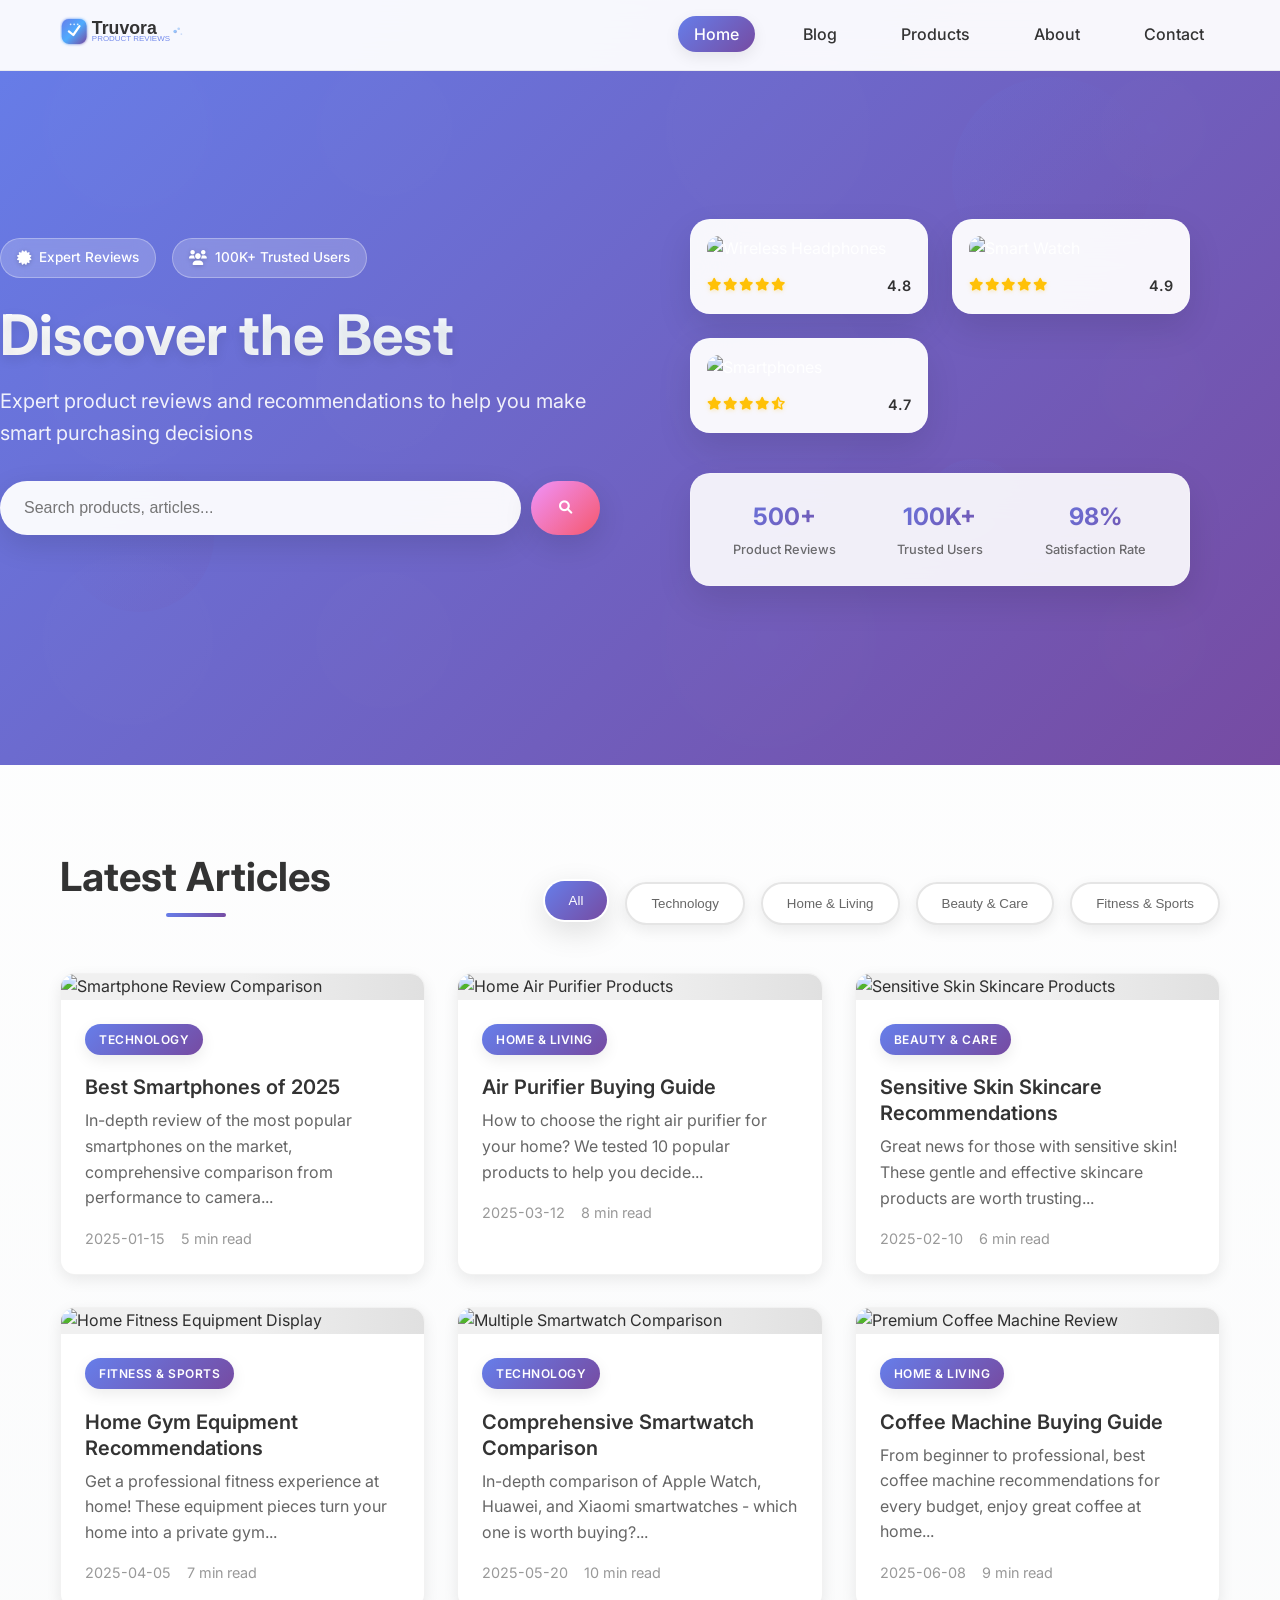
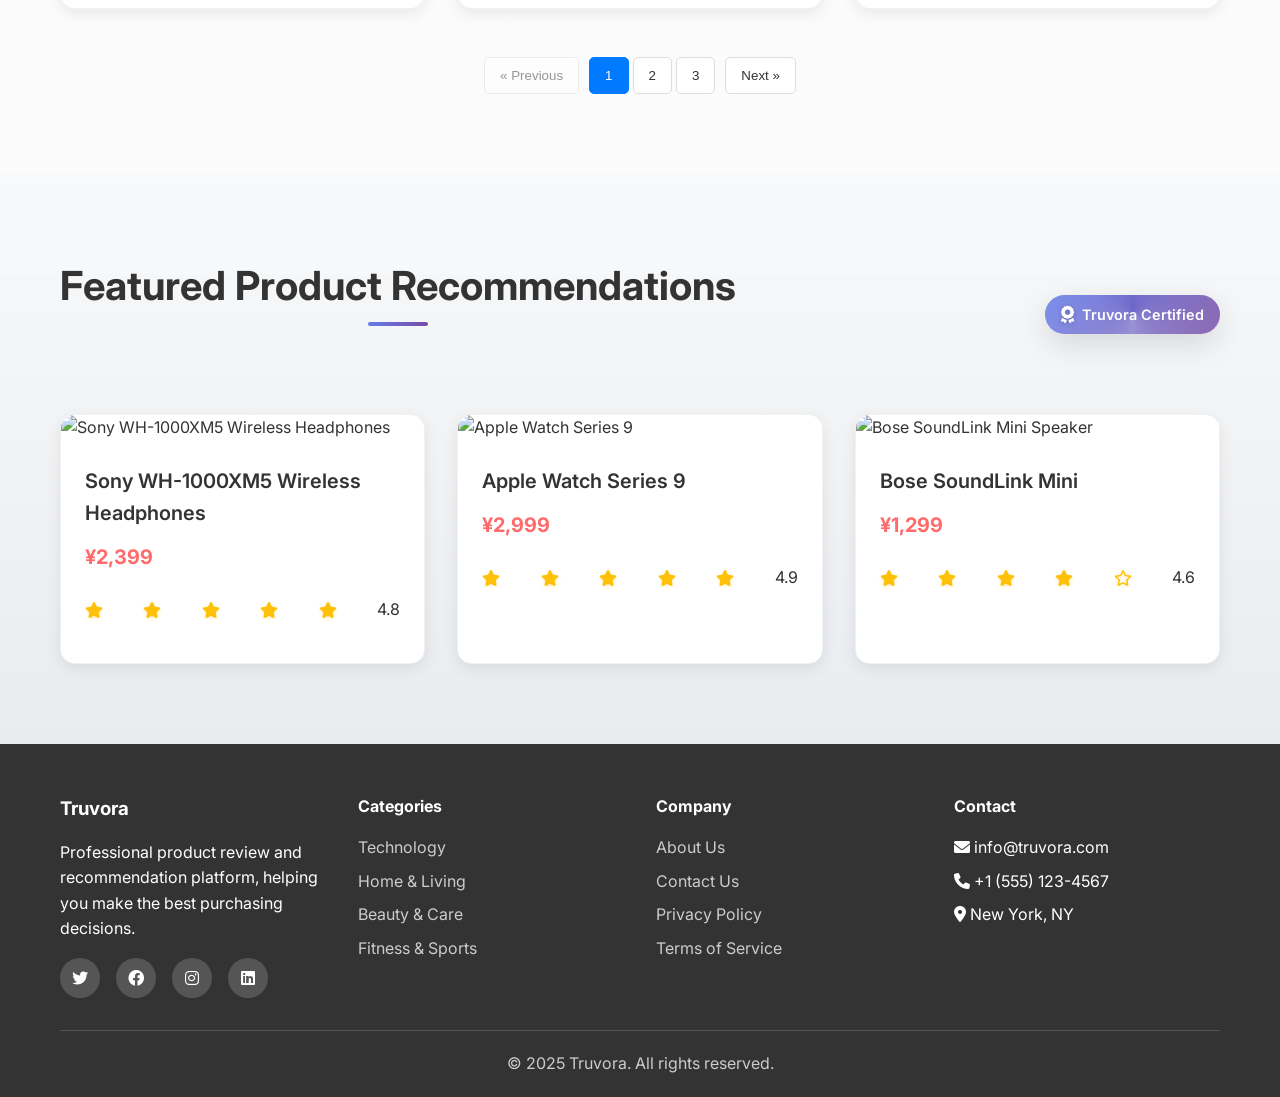
==== index.html @ 0b6c3ebd "Initial commit: Complete Truvora product review website Features: - Homepage with blog articles and " ====
<!DOCTYPE html>
<html lang="en">
<head>
    <meta charset="UTF-8">
    <meta name="viewport" content="width=device-width, initial-scale=1.0">
    <title>Truvora - Product Reviews & Recommendations</title>
    <link rel="stylesheet" href="styles.css">
    <link href="https://fonts.googleapis.com/css2?family=Inter:wght@300;400;500;600;700&display=swap" rel="stylesheet">
    <link rel="stylesheet" href="https://cdnjs.cloudflare.com/ajax/libs/font-awesome/6.0.0/css/all.min.css">
</head>
<body>
    <header class="header">
        <nav class="nav">
            <div class="nav-container">
                <div class="nav-logo">
                    <img src="assets/truvora-logo.svg" alt="Truvora" class="logo">
                </div>
                <ul class="nav-menu">
                    <li><a href="#home" class="nav-link active">Home</a></li>
                    <li><a href="#blog" class="nav-link">Blog</a></li>
                    <li><a href="products.html" class="nav-link">Products</a></li>
                    <li><a href="about.html" class="nav-link">About</a></li>
                    <li><a href="contact.html" class="nav-link">Contact</a></li>
                </ul>
                <div class="nav-toggle">
                    <span></span>
                    <span></span>
                    <span></span>
                </div>
            </div>
        </nav>
    </header>

    <main>
        <section id="home" class="hero">
            <div class="decorative-blob blob-1"></div>
            <div class="decorative-blob blob-2"></div>
            <div class="decorative-blob blob-3"></div>
            <div class="hero-content">
                <div class="hero-badges">
                    <span class="hero-badge">
                        <i class="fas fa-certificate"></i>
                        Expert Reviews
                    </span>
                    <span class="hero-badge">
                        <i class="fas fa-users"></i>
                        100K+ Trusted Users
                    </span>
                </div>
                <h1 class="hero-title">Discover the Best Products</h1>
                <p class="hero-subtitle">Expert product reviews and recommendations to help you make smart purchasing decisions</p>
                <div class="hero-search">
                    <input type="text" id="search-input" placeholder="Search products, articles...">
                    <button id="search-btn"><i class="fas fa-search"></i></button>
                </div>
            </div>
            <div class="hero-visual">
                <div class="product-showcase">
                    <div class="product-item-hero">
                        <img src="https://images.unsplash.com/photo-1583394838336-acd977736f90?w=200&h=150&fit=crop" alt="Wireless Headphones" class="product-img">
                        <div class="product-rating-hero">
                            <div class="stars-hero">
                                <i class="fas fa-star"></i>
                                <i class="fas fa-star"></i>
                                <i class="fas fa-star"></i>
                                <i class="fas fa-star"></i>
                                <i class="fas fa-star"></i>
                            </div>
                            <span class="rating-score">4.8</span>
                        </div>
                    </div>
                    
                    <div class="product-item-hero">
                        <img src="https://images.unsplash.com/photo-1434493789847-2f02dc6ca35d?w=200&h=150&fit=crop" alt="Smart Watch" class="product-img">
                        <div class="product-rating-hero">
                            <div class="stars-hero">
                                <i class="fas fa-star"></i>
                                <i class="fas fa-star"></i>
                                <i class="fas fa-star"></i>
                                <i class="fas fa-star"></i>
                                <i class="fas fa-star"></i>
                            </div>
                            <span class="rating-score">4.9</span>
                        </div>
                    </div>
                    
                    <div class="product-item-hero">
                        <img src="https://images.unsplash.com/photo-1511707171634-5f897ff02aa9?w=200&h=150&fit=crop" alt="Smartphones" class="product-img">
                        <div class="product-rating-hero">
                            <div class="stars-hero">
                                <i class="fas fa-star"></i>
                                <i class="fas fa-star"></i>
                                <i class="fas fa-star"></i>
                                <i class="fas fa-star"></i>
                                <i class="fas fa-star-half-alt"></i>
                            </div>
                            <span class="rating-score">4.7</span>
                        </div>
                    </div>
                    
                    <div class="review-stats">
                        <div class="stat-item-hero">
                            <div class="stat-number-hero">500+</div>
                            <div class="stat-label-hero">Product Reviews</div>
                        </div>
                        <div class="stat-item-hero">
                            <div class="stat-number-hero">100K+</div>
                            <div class="stat-label-hero">Trusted Users</div>
                        </div>
                        <div class="stat-item-hero">
                            <div class="stat-number-hero">98%</div>
                            <div class="stat-label-hero">Satisfaction Rate</div>
                        </div>
                    </div>
                </div>
            </div>
        </section>

        <section id="blog" class="blog-section">
            <div class="container">
                <div class="section-header">
                    <h2>Latest Articles</h2>
                    <div class="category-filter">
                        <button class="filter-btn active" data-category="all">All</button>
                        <button class="filter-btn" data-category="tech">Technology</button>
                        <button class="filter-btn" data-category="home">Home & Living</button>
                        <button class="filter-btn" data-category="beauty">Beauty & Care</button>
                        <button class="filter-btn" data-category="fitness">Fitness & Sports</button>
                    </div>
                </div>

                <div class="blog-grid" id="blog-grid">
                    <article class="blog-card" data-category="tech" onclick="location.href='article-detail.html'">
                        <div class="blog-image">
                            <img src="https://images.unsplash.com/photo-1511707171634-5f897ff02aa9?w=400&h=250&fit=crop" alt="Smartphone Review Comparison">
                        </div>
                        <div class="blog-content">
                            <span class="blog-category">Technology</span>
                            <h3>Best Smartphones of 2025</h3>
                            <p>In-depth review of the most popular smartphones on the market, comprehensive comparison from performance to camera...</p>
                            <div class="blog-meta">
                                <span class="blog-date">2025-01-15</span>
                                <span class="blog-read">5 min read</span>
                            </div>
                        </div>
                    </article>

                    <article class="blog-card" data-category="home" onclick="location.href='article-air-purifier.html'">
                        <div class="blog-image">
                            <img src="https://images.unsplash.com/photo-1586023492125-27b2c045efd7?w=400&h=250&fit=crop" alt="Home Air Purifier Products">
                        </div>
                        <div class="blog-content">
                            <span class="blog-category">Home & Living</span>
                            <h3>Air Purifier Buying Guide</h3>
                            <p>How to choose the right air purifier for your home? We tested 10 popular products to help you decide...</p>
                            <div class="blog-meta">
                                <span class="blog-date">2025-03-12</span>
                                <span class="blog-read">8 min read</span>
                            </div>
                        </div>
                    </article>

                    <article class="blog-card" data-category="beauty" onclick="location.href='article-skincare.html'">
                        <div class="blog-image">
                            <img src="https://images.unsplash.com/photo-1522335789203-aabd1fc54bc9?w=400&h=250&fit=crop" alt="Sensitive Skin Skincare Products">
                        </div>
                        <div class="blog-content">
                            <span class="blog-category">Beauty & Care</span>
                            <h3>Sensitive Skin Skincare Recommendations</h3>
                            <p>Great news for those with sensitive skin! These gentle and effective skincare products are worth trusting...</p>
                            <div class="blog-meta">
                                <span class="blog-date">2025-02-10</span>
                                <span class="blog-read">6 min read</span>
                            </div>
                        </div>
                    </article>

                    <article class="blog-card" data-category="fitness" onclick="location.href='article-fitness.html'">
                        <div class="blog-image">
                            <img src="https://images.unsplash.com/photo-1534438327276-14e5300c3a48?w=400&h=250&fit=crop" alt="Home Fitness Equipment Display">
                        </div>
                        <div class="blog-content">
                            <span class="blog-category">Fitness & Sports</span>
                            <h3>Home Gym Equipment Recommendations</h3>
                            <p>Get a professional fitness experience at home! These equipment pieces turn your home into a private gym...</p>
                            <div class="blog-meta">
                                <span class="blog-date">2025-04-05</span>
                                <span class="blog-read">7 min read</span>
                            </div>
                        </div>
                    </article>

                    <article class="blog-card" data-category="tech">
                        <div class="blog-image">
                            <img src="https://images.unsplash.com/photo-1523275335684-37898b6baf30?w=400&h=250&fit=crop" alt="Multiple Smartwatch Comparison">
                        </div>
                        <div class="blog-content">
                            <span class="blog-category">Technology</span>
                            <h3>Comprehensive Smartwatch Comparison</h3>
                            <p>In-depth comparison of Apple Watch, Huawei, and Xiaomi smartwatches - which one is worth buying?...</p>
                            <div class="blog-meta">
                                <span class="blog-date">2025-05-20</span>
                                <span class="blog-read">10 min read</span>
                            </div>
                        </div>
                    </article>

                    <article class="blog-card" data-category="home">
                        <div class="blog-image">
                            <img src="https://images.unsplash.com/photo-1495474472287-4d71bcdd2085?w=400&h=250&fit=crop" alt="Premium Coffee Machine Review">
                        </div>
                        <div class="blog-content">
                            <span class="blog-category">Home & Living</span>
                            <h3>Coffee Machine Buying Guide</h3>
                            <p>From beginner to professional, best coffee machine recommendations for every budget, enjoy great coffee at home...</p>
                            <div class="blog-meta">
                                <span class="blog-date">2025-06-08</span>
                                <span class="blog-read">9 min read</span>
                            </div>
                        </div>
                    </article>
                </div>

                <div class="pagination">
                    <button class="pagination-btn" disabled>&laquo; Previous</button>
                    <span class="pagination-numbers">
                        <button class="pagination-number active">1</button>
                        <button class="pagination-number">2</button>
                        <button class="pagination-number">3</button>
                    </span>
                    <button class="pagination-btn">Next &raquo;</button>
                </div>
            </div>
        </section>

        <section class="featured-products">
            <div class="container">
                <div class="section-header">
                    <h2>Featured Product Recommendations</h2>
                    <div class="brand-badge">
                        <div class="badge-inner">
                            <i class="fas fa-award"></i>
                            <span>Truvora Certified</span>
                        </div>
                    </div>
                </div>
                <div class="products-grid">
                    <div class="product-card" onclick="location.href='product-review.html'">
                        <img src="https://images.unsplash.com/photo-1583394838336-acd977736f90?w=300&h=200&fit=crop" alt="Sony WH-1000XM5 Wireless Headphones">
                        <div class="product-info">
                            <h3>Sony WH-1000XM5 Wireless Headphones</h3>
                            <p class="product-price">¥2,399</p>
                            <div class="product-rating">
                                <i class="fas fa-star"></i>
                                <i class="fas fa-star"></i>
                                <i class="fas fa-star"></i>
                                <i class="fas fa-star"></i>
                                <i class="fas fa-star"></i>
                                <span>4.8</span>
                            </div>
                        </div>
                    </div>
                    <div class="product-card">
                        <img src="https://images.unsplash.com/photo-1434493789847-2f02dc6ca35d?w=300&h=200&fit=crop" alt="Apple Watch Series 9">
                        <div class="product-info">
                            <h3>Apple Watch Series 9</h3>
                            <p class="product-price">¥2,999</p>
                            <div class="product-rating">
                                <i class="fas fa-star"></i>
                                <i class="fas fa-star"></i>
                                <i class="fas fa-star"></i>
                                <i class="fas fa-star"></i>
                                <i class="fas fa-star"></i>
                                <span>4.9</span>
                            </div>
                        </div>
                    </div>
                    <div class="product-card">
                        <img src="https://images.unsplash.com/photo-1608043152269-423dbba4e7e1?w=300&h=200&fit=crop" alt="Bose SoundLink Mini Speaker">
                        <div class="product-info">
                            <h3>Bose SoundLink Mini</h3>
                            <p class="product-price">¥1,299</p>
                            <div class="product-rating">
                                <i class="fas fa-star"></i>
                                <i class="fas fa-star"></i>
                                <i class="fas fa-star"></i>
                                <i class="fas fa-star"></i>
                                <i class="far fa-star"></i>
                                <span>4.6</span>
                            </div>
                        </div>
                    </div>
                </div>
            </div>
        </section>
    </main>

    <footer class="footer">
        <div class="container">
            <div class="footer-content">
                <div class="footer-section">
                    <h3>Truvora</h3>
                    <p>Professional product review and recommendation platform, helping you make the best purchasing decisions.</p>
                    <div class="social-links">
                        <a href="#" aria-label="Twitter"><i class="fab fa-twitter"></i></a>
                        <a href="#" aria-label="Facebook"><i class="fab fa-facebook"></i></a>
                        <a href="#" aria-label="Instagram"><i class="fab fa-instagram"></i></a>
                        <a href="#" aria-label="LinkedIn"><i class="fab fa-linkedin"></i></a>
                    </div>
                </div>
                <div class="footer-section">
                    <h4>Categories</h4>
                    <ul>
                        <li><a href="#">Technology</a></li>
                        <li><a href="#">Home & Living</a></li>
                        <li><a href="#">Beauty & Care</a></li>
                        <li><a href="#">Fitness & Sports</a></li>
                    </ul>
                </div>
                <div class="footer-section">
                    <h4>Company</h4>
                    <ul>
                        <li><a href="about.html">About Us</a></li>
                        <li><a href="contact.html">Contact Us</a></li>
                        <li><a href="#">Privacy Policy</a></li>
                        <li><a href="#">Terms of Service</a></li>
                    </ul>
                </div>
                <div class="footer-section">
                    <h4>Contact</h4>
                    <ul>
                        <li><i class="fas fa-envelope"></i> info@truvora.com</li>
                        <li><i class="fas fa-phone"></i> +1 (555) 123-4567</li>
                        <li><i class="fas fa-map-marker-alt"></i> New York, NY</li>
                    </ul>
                </div>
            </div>
            <div class="footer-bottom">
                <p>&copy; 2025 Truvora. All rights reserved.</p>
            </div>
        </div>
    </footer>

    <script src="script.js"></script>
</body>
</html>
---- styles.css ----
/* Reset and Base Styles */
* {
    margin: 0;
    padding: 0;
    box-sizing: border-box;
}

:root {
    --primary-color: #007bff;
    --primary-dark: #0056b3;
    --secondary-color: #ff6b6b;
    --accent-color: #28a745;
    --warning-color: #ffc107;
    --dark-color: #333;
    --light-color: #f8f9fa;
    --border-color: #e5e5e5;
    --shadow-light: 0 5px 15px rgba(0,0,0,0.08);
    --shadow-medium: 0 10px 30px rgba(0,0,0,0.12);
    --shadow-heavy: 0 20px 40px rgba(0,0,0,0.15);
    --gradient-primary: linear-gradient(135deg, #667eea 0%, #764ba2 100%);
    --gradient-secondary: linear-gradient(135deg, #f093fb 0%, #f5576c 100%);
    --gradient-accent: linear-gradient(135deg, #4facfe 0%, #00f2fe 100%);
    --border-radius: 15px;
    --border-radius-small: 8px;
    --transition: all 0.3s cubic-bezier(0.4, 0, 0.2, 1);
}

body {
    font-family: 'Inter', -apple-system, BlinkMacSystemFont, 'Segoe UI', Roboto, sans-serif;
    line-height: 1.6;
    color: var(--dark-color);
    background: linear-gradient(180deg, #ffffff 0%, #f8f9fa 100%);
    overflow-x: hidden;
}

.container {
    max-width: 1200px;
    margin: 0 auto;
    padding: 0 20px;
}

/* Header and Navigation */
.header {
    position: fixed;
    top: 0;
    width: 100%;
    background: rgba(255, 255, 255, 0.95);
    backdrop-filter: blur(20px);
    border-bottom: 1px solid rgba(0,0,0,0.06);
    z-index: 1000;
    transition: var(--transition);
    box-shadow: 0 2px 20px rgba(0,0,0,0.04);
}

.nav-container {
    max-width: 1200px;
    margin: 0 auto;
    padding: 0 20px;
    display: flex;
    justify-content: space-between;
    align-items: center;
    height: 70px;
}

.nav-logo .logo {
    height: 40px;
    width: auto;
}

.nav-menu {
    display: flex;
    list-style: none;
    gap: 2rem;
}

.nav-link {
    text-decoration: none;
    color: var(--dark-color);
    font-weight: 500;
    transition: var(--transition);
    position: relative;
    padding: 8px 16px;
    border-radius: 20px;
}

.nav-link:hover {
    color: var(--primary-color);
    background: rgba(0, 123, 255, 0.08);
}

.nav-link.active {
    color: white;
    background: var(--gradient-primary);
    box-shadow: var(--shadow-light);
}

.nav-link.active::after {
    display: none;
}

.nav-toggle {
    display: none;
    flex-direction: column;
    cursor: pointer;
}

.nav-toggle span {
    width: 25px;
    height: 3px;
    background: #333;
    margin: 3px 0;
    transition: 0.3s;
}

/* Hero Section */
.hero {
    padding: 120px 0 80px;
    background: var(--gradient-primary);
    color: white;
    display: flex;
    align-items: center;
    min-height: 85vh;
    position: relative;
    overflow: hidden;
}

.hero::before {
    content: '';
    position: absolute;
    top: 0;
    left: 0;
    right: 0;
    bottom: 0;
    background: url('data:image/svg+xml,<svg xmlns="http://www.w3.org/2000/svg" viewBox="0 0 100 20"><defs><radialGradient id="a" cx="50%" cy="50%" r="50%"><stop offset="0%" stop-color="%23fff" stop-opacity="0.1"/><stop offset="100%" stop-color="%23fff" stop-opacity="0"/></radialGradient></defs><circle cx="10" cy="10" r="10" fill="url(%23a)"/><circle cx="30" cy="10" r="8" fill="url(%23a)"/><circle cx="60" cy="10" r="12" fill="url(%23a)"/><circle cx="90" cy="10" r="6" fill="url(%23a)"/></svg>');
    opacity: 0.1;
    animation: float 20s ease-in-out infinite;
}

.hero-content {
    flex: 1;
    max-width: 600px;
    margin: 0 auto 0 0;
}

.hero-badges {
    display: flex;
    gap: 1rem;
    margin-bottom: 1.5rem;
    flex-wrap: wrap;
}

.hero-badge {
    display: inline-flex;
    align-items: center;
    gap: 0.5rem;
    background: rgba(255, 255, 255, 0.2);
    backdrop-filter: blur(10px);
    color: white;
    padding: 0.5rem 1rem;
    border-radius: 25px;
    font-size: 0.85rem;
    font-weight: 500;
    border: 1px solid rgba(255, 255, 255, 0.3);
    transition: var(--transition);
}

.hero-badge:hover {
    background: rgba(255, 255, 255, 0.3);
    transform: translateY(-2px);
    box-shadow: 0 8px 25px rgba(0,0,0,0.15);
}

.hero-badge i {
    font-size: 0.9rem;
    filter: drop-shadow(0 1px 2px rgba(0,0,0,0.2));
}

.hero-title {
    font-size: 3.5rem;
    font-weight: 700;
    margin-bottom: 1rem;
    line-height: 1.2;
    background: linear-gradient(45deg, #fff, #f0f8ff);
    -webkit-background-clip: text;
    -webkit-text-fill-color: transparent;
    background-clip: text;
    text-shadow: 0 4px 12px rgba(0,0,0,0.1);
}

.hero-subtitle {
    font-size: 1.25rem;
    margin-bottom: 2rem;
    opacity: 0.9;
}

.hero-search {
    display: flex;
    gap: 10px;
    margin-bottom: 2rem;
    position: relative;
}

.hero-search input {
    flex: 1;
    padding: 18px 24px;
    border: none;
    border-radius: 50px;
    font-size: 1rem;
    outline: none;
    background: rgba(255, 255, 255, 0.95);
    backdrop-filter: blur(10px);
    box-shadow: var(--shadow-medium);
    transition: var(--transition);
}

.hero-search input:focus {
    transform: translateY(-2px);
    box-shadow: 0 15px 35px rgba(0,0,0,0.15);
}

.hero-search button {
    padding: 18px 28px;
    background: var(--gradient-secondary);
    color: white;
    border: none;
    border-radius: 50px;
    cursor: pointer;
    transition: var(--transition);
    box-shadow: var(--shadow-medium);
    position: relative;
    overflow: hidden;
}

.hero-search button::before {
    content: '';
    position: absolute;
    top: 0;
    left: -100%;
    width: 100%;
    height: 100%;
    background: linear-gradient(90deg, transparent, rgba(255,255,255,0.3), transparent);
    transition: left 0.6s;
}

.hero-search button:hover::before {
    left: 100%;
}

.hero-search button:hover {
    transform: translateY(-3px);
    box-shadow: 0 20px 40px rgba(0,0,0,0.2);
}

.hero-visual {
    flex: 1;
    display: flex;
    justify-content: center;
    align-items: center;
    padding: 2rem;
}

.product-showcase {
    display: grid;
    grid-template-columns: 1fr 1fr;
    grid-template-rows: auto auto auto;
    gap: 1.5rem;
    max-width: 500px;
    width: 100%;
}

.product-item-hero {
    background: rgba(255, 255, 255, 0.95);
    backdrop-filter: blur(20px);
    border-radius: 20px;
    padding: 1rem;
    box-shadow: 0 15px 35px rgba(0,0,0,0.1);
    transition: var(--transition);
    border: 1px solid rgba(255, 255, 255, 0.2);
    position: relative;
    overflow: hidden;
}

.product-item-hero::before {
    content: '';
    position: absolute;
    top: 0;
    left: -100%;
    width: 100%;
    height: 100%;
    background: linear-gradient(90deg, transparent, rgba(255,255,255,0.3), transparent);
    transition: left 0.6s;
}

.product-item-hero:hover::before {
    left: 100%;
}

.product-item-hero:hover {
    transform: translateY(-8px) scale(1.02);
    box-shadow: 0 25px 50px rgba(0,0,0,0.15);
}

.product-img {
    width: 100%;
    height: 100px;
    object-fit: cover;
    border-radius: 12px;
    margin-bottom: 0.75rem;
}

.product-rating-hero {
    display: flex;
    align-items: center;
    justify-content: space-between;
    gap: 0.5rem;
}

.stars-hero {
    display: flex;
    gap: 2px;
}

.stars-hero i {
    color: #ffc107;
    font-size: 0.8rem;
    filter: drop-shadow(0 1px 2px rgba(255, 193, 7, 0.3));
}

.rating-score {
    font-weight: 600;
    color: var(--dark-color);
    font-size: 0.9rem;
}

.review-stats {
    grid-column: 1 / -1;
    display: flex;
    justify-content: space-between;
    gap: 1rem;
    background: rgba(255, 255, 255, 0.9);
    backdrop-filter: blur(20px);
    border-radius: 20px;
    padding: 1.5rem;
    margin-top: 1rem;
    box-shadow: 0 15px 35px rgba(0,0,0,0.1);
    border: 1px solid rgba(255, 255, 255, 0.2);
}

.stat-item-hero {
    text-align: center;
    flex: 1;
}

.stat-number-hero {
    font-size: 1.5rem;
    font-weight: 700;
    color: var(--primary-color);
    background: var(--gradient-primary);
    -webkit-background-clip: text;
    -webkit-text-fill-color: transparent;
    background-clip: text;
    margin-bottom: 0.25rem;
}

.stat-label-hero {
    font-size: 0.8rem;
    color: var(--dark-color);
    opacity: 0.7;
    font-weight: 500;
}

/* Animation for product showcase */
.product-item-hero:nth-child(1) {
    animation-delay: 0.1s;
}

.product-item-hero:nth-child(2) {
    animation-delay: 0.2s;
}

.product-item-hero:nth-child(3) {
    animation-delay: 0.3s;
}

.review-stats {
    animation-delay: 0.4s;
}

/* Blog Section */
.blog-section {
    padding: 80px 0;
}

.section-header {
    text-align: center;
    margin-bottom: 3rem;
}

.section-header h2 {
    font-size: 2.5rem;
    font-weight: 700;
    margin-bottom: 1rem;
    color: var(--dark-color);
    position: relative;
    display: inline-block;
}

.section-header h2::after {
    content: '';
    position: absolute;
    bottom: -8px;
    left: 50%;
    transform: translateX(-50%);
    width: 60px;
    height: 4px;
    background: var(--gradient-primary);
    border-radius: 2px;
}

.category-filter {
    display: flex;
    justify-content: center;
    gap: 1rem;
    flex-wrap: wrap;
}

.filter-btn {
    padding: 12px 24px;
    border: 2px solid var(--border-color);
    background: white;
    color: #666;
    border-radius: 30px;
    cursor: pointer;
    transition: var(--transition);
    font-weight: 500;
    position: relative;
    overflow: hidden;
    box-shadow: var(--shadow-light);
}

.filter-btn::before {
    content: '';
    position: absolute;
    top: 0;
    left: -100%;
    width: 100%;
    height: 100%;
    background: var(--gradient-primary);
    transition: var(--transition);
    z-index: -1;
}

.filter-btn:hover::before,
.filter-btn.active::before {
    left: 0;
}

.filter-btn:hover,
.filter-btn.active {
    color: white;
    border-color: transparent;
    transform: translateY(-3px);
    box-shadow: var(--shadow-medium);
}

.blog-grid {
    display: grid;
    grid-template-columns: repeat(auto-fit, minmax(350px, 1fr));
    gap: 2rem;
    margin-bottom: 3rem;
}

.blog-card {
    background: white;
    border-radius: var(--border-radius);
    overflow: hidden;
    box-shadow: var(--shadow-light);
    transition: var(--transition);
    cursor: pointer;
    position: relative;
    border: 1px solid rgba(0,0,0,0.05);
}

.blog-card:hover {
    cursor: pointer;
}

.blog-card::before {
    content: '';
    position: absolute;
    top: 0;
    left: 0;
    right: 0;
    height: 4px;
    background: var(--gradient-primary);
    transform: scaleX(0);
    transition: var(--transition);
    transform-origin: left;
}

.blog-card:hover::before {
    transform: scaleX(1);
}

.blog-card:hover {
    transform: translateY(-8px) scale(1.02);
    box-shadow: var(--shadow-heavy);
    border-color: rgba(0, 123, 255, 0.1);
}

.blog-image {
    position: relative;
    overflow: hidden;
}

.blog-image img {
    width: 100%;
    height: 250px;
    object-fit: cover;
    object-position: center;
    transition: var(--transition);
    filter: brightness(1) contrast(1.05) saturate(1.1);
}

.blog-card:hover .blog-image img {
    transform: scale(1.08);
    filter: brightness(1.1) contrast(1.1) saturate(1.2);
}

/* Add image loading animation */
.blog-image {
    background: linear-gradient(90deg, #f0f0f0 25%, #e0e0e0 50%, #f0f0f0 75%);
    background-size: 200% 100%;
}

.blog-image img {
    opacity: 1;
}

@keyframes imageLoad {
    from {
        opacity: 0;
        transform: scale(0.95);
    }
    to {
        opacity: 1;
        transform: scale(1);
    }
}

.blog-content {
    padding: 1.5rem;
}

.blog-category {
    display: inline-block;
    background: var(--gradient-primary);
    color: white;
    padding: 6px 14px;
    border-radius: 20px;
    font-size: 0.75rem;
    font-weight: 600;
    margin-bottom: 0.75rem;
    text-transform: uppercase;
    letter-spacing: 0.5px;
    box-shadow: var(--shadow-light);
    position: relative;
    overflow: hidden;
}

.blog-category::before {
    content: '';
    position: absolute;
    top: 0;
    left: -100%;
    width: 100%;
    height: 100%;
    background: linear-gradient(90deg, transparent, rgba(255,255,255,0.2), transparent);
    transition: left 0.6s;
}

.blog-card:hover .blog-category::before {
    left: 100%;
}

.blog-content h3 {
    font-size: 1.25rem;
    font-weight: 600;
    margin-bottom: 0.5rem;
    line-height: 1.3;
}

.blog-content p {
    color: #666;
    margin-bottom: 1rem;
    line-height: 1.6;
}

.blog-meta {
    display: flex;
    gap: 1rem;
    color: #999;
    font-size: 0.9rem;
}

/* Featured Products */
.featured-products {
    background: linear-gradient(180deg, #f8f9fa 0%, #e9ecef 100%);
    padding: 80px 0;
    position: relative;
}

.featured-products::before {
    content: '';
    position: absolute;
    top: 0;
    left: 0;
    right: 0;
    height: 100px;
    background: linear-gradient(180deg, transparent 0%, rgba(248, 249, 250, 0.8) 100%);
    pointer-events: none;
}

.featured-products h2 {
    text-align: center;
    font-size: 2.5rem;
    font-weight: 700;
    margin-bottom: 3rem;
    color: #333;
}

.products-grid {
    display: grid;
    grid-template-columns: repeat(auto-fit, minmax(300px, 1fr));
    gap: 2rem;
}

.product-card {
    background: white;
    border-radius: var(--border-radius);
    overflow: hidden;
    box-shadow: var(--shadow-light);
    transition: var(--transition);
    cursor: pointer;
    position: relative;
    border: 1px solid rgba(0,0,0,0.05);
}

.product-card::after {
    content: '';
    position: absolute;
    top: 0;
    left: 0;
    right: 0;
    bottom: 0;
    background: linear-gradient(45deg, rgba(0, 123, 255, 0.05), rgba(118, 75, 162, 0.05));
    opacity: 0;
    transition: var(--transition);
    pointer-events: none;
}

.product-card:hover::after {
    opacity: 1;
}

.product-card:hover {
    transform: translateY(-8px) scale(1.02);
    box-shadow: var(--shadow-heavy);
    border-color: rgba(0, 123, 255, 0.2);
}

.product-card img {
    width: 100%;
    height: 200px;
    object-fit: cover;
}

.product-info {
    padding: 1.5rem;
}

.product-info h3 {
    font-size: 1.1rem;
    font-weight: 600;
    margin-bottom: 0.5rem;
}

.product-price {
    font-size: 1.25rem;
    font-weight: 700;
    color: #ff6b6b;
    margin-bottom: 0.5rem;
}

.product-rating {
    display: flex;
    align-items: center;
    gap: 0.5rem;
}

.product-rating .fas,
.product-rating .far {
    color: #ffc107;
    filter: drop-shadow(0 1px 2px rgba(255, 193, 7, 0.3));
    transition: var(--transition);
}

.product-card:hover .product-rating .fas {
    transform: scale(1.1);
    color: #ff9800;
}

/* Footer */
.footer {
    background: #333;
    color: white;
    padding: 50px 0 20px;
}

.footer-content {
    display: grid;
    grid-template-columns: repeat(auto-fit, minmax(250px, 1fr));
    gap: 2rem;
    margin-bottom: 2rem;
}

.footer-section h3,
.footer-section h4 {
    margin-bottom: 1rem;
}

.footer-section ul {
    list-style: none;
}

.footer-section ul li {
    margin-bottom: 0.5rem;
}

.footer-section a {
    color: #ccc;
    text-decoration: none;
    transition: color 0.3s ease;
}

.footer-section a:hover {
    color: white;
}

.social-links {
    display: flex;
    gap: 1rem;
    margin-top: 1rem;
}

.social-links a {
    display: inline-flex;
    align-items: center;
    justify-content: center;
    width: 40px;
    height: 40px;
    background: #555;
    color: white;
    border-radius: 50%;
    text-decoration: none;
    transition: all 0.3s ease;
}

.social-links a:hover {
    background: #007bff;
    transform: translateY(-2px);
}

.footer-bottom {
    border-top: 1px solid #555;
    padding-top: 20px;
    text-align: center;
    color: #ccc;
}

/* Pagination */
.pagination {
    display: flex;
    justify-content: center;
    align-items: center;
    gap: 10px;
    margin-top: 3rem;
}

.pagination-btn,
.pagination-number {
    padding: 10px 15px;
    border: 1px solid #ddd;
    background: white;
    color: #333;
    border-radius: 5px;
    cursor: pointer;
    transition: all 0.3s ease;
}

.pagination-btn:hover,
.pagination-number:hover {
    background: #007bff;
    color: white;
    border-color: #007bff;
}

.pagination-number.active {
    background: #007bff;
    color: white;
    border-color: #007bff;
}

.pagination-btn:disabled {
    opacity: 0.5;
    cursor: not-allowed;
}

/* About Page Styles */
.about-page,
.contact-page,
.products-page {
    padding-top: 70px;
}

.page-hero {
    padding: 120px 0 60px;
    background: linear-gradient(135deg, #667eea 0%, #764ba2 100%);
    color: white;
    text-align: center;
}

.page-hero h1 {
    font-size: 3rem;
    font-weight: 700;
    margin-bottom: 1rem;
}

.page-hero p {
    font-size: 1.25rem;
    opacity: 0.9;
}

.about-content {
    padding: 80px 0;
    background: white;
}

.about-grid {
    display: grid;
    grid-template-columns: 1fr 1fr;
    gap: 4rem;
    align-items: center;
    margin-bottom: 4rem;
}

.about-text h2 {
    font-size: 2.5rem;
    font-weight: 700;
    margin-bottom: 1.5rem;
    color: #333;
}

/* About text and image sections */
.about-text {
    display: block;
}

.about-image {
    display: block;
}

.about-text h3 {
    font-size: 1.5rem;
    font-weight: 600;
    margin: 2rem 0 1rem;
    color: #333;
}

.about-text p {
    font-size: 1.1rem;
    line-height: 1.8;
    color: #666;
    margin-bottom: 1.5rem;
}

.values-list {
    list-style: none;
    padding: 0;
}

.values-list li {
    margin-bottom: 1rem;
    padding: 15px;
    background: #f8f9fa;
    border-radius: 10px;
    border-left: 4px solid #007bff;
}

.values-list strong {
    color: #007bff;
}

.about-image img {
    width: 100%;
    border-radius: 15px;
    box-shadow: 0 20px 40px rgba(0,0,0,0.1);
}

.team-section {
    padding: 80px 0;
    background: #f8f9fa;
}

.team-section h2 {
    text-align: center;
    font-size: 2.5rem;
    font-weight: 700;
    margin-bottom: 3rem;
    color: #333;
}

.team-grid {
    display: grid;
    grid-template-columns: repeat(auto-fit, minmax(250px, 1fr));
    gap: 2rem;
}

.team-member {
    background: white;
    padding: 2rem;
    border-radius: 15px;
    text-align: center;
    box-shadow: 0 10px 30px rgba(0,0,0,0.1);
    transition: all 0.3s ease;
}

.team-member:hover {
    transform: translateY(-5px);
    box-shadow: 0 20px 40px rgba(0,0,0,0.15);
}

.team-member img {
    width: 120px;
    height: 120px;
    border-radius: 50%;
    object-fit: cover;
    margin-bottom: 1rem;
}

.team-member h3 {
    font-size: 1.25rem;
    font-weight: 600;
    margin-bottom: 0.5rem;
    color: #333;
}

.team-role {
    color: #007bff;
    font-weight: 600;
    margin-bottom: 1rem;
}

.stats-section {
    padding: 80px 0;
    background: #333;
    color: white;
}

.stats-grid {
    display: grid;
    grid-template-columns: repeat(auto-fit, minmax(200px, 1fr));
    gap: 2rem;
    text-align: center;
}

.stat-number {
    font-size: 3rem;
    font-weight: 700;
    color: #007bff;
    margin-bottom: 0.5rem;
}

.stat-label {
    font-size: 1.1rem;
    opacity: 0.8;
}

.methodology-section {
    padding: 80px 0;
    background: white;
}

.methodology-section h2 {
    text-align: center;
    font-size: 2.5rem;
    font-weight: 700;
    margin-bottom: 3rem;
    color: #333;
}

.methodology-grid {
    display: grid;
    grid-template-columns: repeat(auto-fit, minmax(250px, 1fr));
    gap: 2rem;
}

.methodology-item {
    text-align: center;
    padding: 2rem;
}

.methodology-icon {
    width: 80px;
    height: 80px;
    background: #007bff;
    color: white;
    border-radius: 50%;
    display: flex;
    align-items: center;
    justify-content: center;
    margin: 0 auto 1.5rem;
    font-size: 2rem;
}

.methodology-item h3 {
    font-size: 1.25rem;
    font-weight: 600;
    margin-bottom: 1rem;
    color: #333;
}

.methodology-item p {
    color: #666;
    line-height: 1.6;
}

/* Contact Page Styles */
.contact-content {
    padding: 80px 0;
    background: white;
    position: relative;
    z-index: 10;
    width: 100%;
    visibility: visible !important;
    min-height: 600px;
}

.contact-grid {
    display: grid;
    grid-template-columns: 1fr 1fr;
    gap: 4rem;
}

.contact-info h2 {
    font-size: 2rem;
    font-weight: 700;
    margin-bottom: 2rem;
    color: #333;
}

.contact-item {
    display: flex;
    gap: 1rem;
    margin-bottom: 2rem;
}

.contact-icon {
    width: 50px;
    height: 50px;
    background: #007bff;
    color: white;
    border-radius: 50%;
    display: flex;
    align-items: center;
    justify-content: center;
    flex-shrink: 0;
}

.contact-details h3 {
    font-size: 1.1rem;
    font-weight: 600;
    margin-bottom: 0.5rem;
    color: #333;
}

.contact-details p {
    color: #666;
    margin-bottom: 0.25rem;
}

.contact-social {
    margin-top: 2rem;
}

.contact-social h3 {
    font-size: 1.1rem;
    font-weight: 600;
    margin-bottom: 1rem;
    color: #333;
}

.contact-form-container h2 {
    font-size: 2rem;
    font-weight: 700;
    margin-bottom: 2rem;
    color: #333;
}

.form-group {
    margin-bottom: 1.5rem;
}

.form-group label {
    display: block;
    margin-bottom: 0.5rem;
    font-weight: 500;
    color: #333;
}

.form-group input,
.form-group select,
.form-group textarea {
    width: 100%;
    padding: 12px 15px;
    border: 2px solid #e5e5e5;
    border-radius: 8px;
    font-size: 1rem;
    transition: border-color 0.3s ease;
}

.form-group input:focus,
.form-group select:focus,
.form-group textarea:focus {
    outline: none;
    border-color: #007bff;
}

.checkbox-container {
    display: flex;
    align-items: center;
    gap: 0.5rem;
    cursor: pointer;
}

.checkbox-container input[type="checkbox"] {
    width: auto;
}

.submit-btn {
    background: #007bff;
    color: white;
    padding: 15px 30px;
    border: none;
    border-radius: 8px;
    font-size: 1rem;
    font-weight: 600;
    cursor: pointer;
    display: flex;
    align-items: center;
    gap: 0.5rem;
    transition: all 0.3s ease;
}

.submit-btn:hover {
    background: #0056b3;
    transform: translateY(-2px);
}

.faq-section {
    padding: 80px 0;
    background: #f8f9fa;
}

.faq-section h2 {
    text-align: center;
    font-size: 2.5rem;
    font-weight: 700;
    margin-bottom: 3rem;
    color: #333;
}

.faq-grid {
    display: grid;
    grid-template-columns: repeat(auto-fit, minmax(300px, 1fr));
    gap: 2rem;
}

.faq-item {
    background: white;
    padding: 2rem;
    border-radius: 15px;
    box-shadow: 0 10px 30px rgba(0,0,0,0.1);
}

.faq-item h3 {
    font-size: 1.25rem;
    font-weight: 600;
    margin-bottom: 1rem;
    color: #333;
}

.faq-item p {
    color: #666;
    line-height: 1.6;
}

.map-section {
    padding: 80px 0;
}

.map-section h2 {
    text-align: center;
    font-size: 2.5rem;
    font-weight: 700;
    margin-bottom: 3rem;
    color: #333;
}

.map-placeholder {
    background: #f8f9fa;
    height: 300px;
    border-radius: 15px;
    display: flex;
    flex-direction: column;
    align-items: center;
    justify-content: center;
    border: 2px dashed #ddd;
}

.map-placeholder i {
    font-size: 3rem;
    color: #007bff;
    margin-bottom: 1rem;
}

.map-placeholder p {
    color: #666;
    text-align: center;
    margin: 0.25rem 0;
}

/* Products Page Styles */
.products-filters {
    padding: 40px 0;
    background: #f8f9fa !important;
    position: relative;
    z-index: 10;
    width: 100%;
    visibility: visible !important;
}

.filter-controls {
    display: flex;
    justify-content: space-between;
    align-items: center;
    flex-wrap: wrap;
    gap: 1rem;
}

.category-filters {
    display: flex;
    gap: 1rem;
    flex-wrap: wrap;
}

.sort-controls select {
    padding: 10px 15px;
    border: 2px solid #e5e5e5;
    border-radius: 8px;
    background: white;
    color: #333;
    font-size: 1rem;
    cursor: pointer;
}

.products-content {
    padding: 80px 0;
    background: white;
    position: relative;
    z-index: 10;
    width: 100%;
    visibility: visible !important;
    min-height: 800px;
}

.product-item {
    background: white;
    border-radius: 15px;
    overflow: hidden;
    box-shadow: 0 10px 30px rgba(0,0,0,0.1);
    transition: all 0.3s ease;
}

.product-item:hover {
    transform: translateY(-5px);
    box-shadow: 0 20px 40px rgba(0,0,0,0.15);
}

.product-image {
    position: relative;
    overflow: hidden;
}

.product-image img {
    width: 100%;
    height: 250px;
    object-fit: cover;
    transition: transform 0.3s ease;
}

.product-item:hover .product-image img {
    transform: scale(1.05);
}

.product-badge {
    position: absolute;
    top: 15px;
    left: 15px;
    background: #ff6b6b;
    color: white;
    padding: 5px 12px;
    border-radius: 15px;
    font-size: 0.8rem;
    font-weight: 600;
}

.product-badge.best-value {
    background: #28a745;
}

.product-info {
    padding: 1.5rem;
}

.product-info h3 {
    font-size: 1.25rem;
    font-weight: 600;
    margin-bottom: 0.75rem;
    color: #333;
}

.product-description {
    color: #666;
    line-height: 1.6;
    margin-bottom: 1rem;
}

.product-features {
    display: flex;
    flex-wrap: wrap;
    gap: 0.5rem;
    margin-bottom: 1rem;
}

.feature {
    background: #e3f2fd;
    color: #1976d2;
    padding: 4px 8px;
    border-radius: 12px;
    font-size: 0.8rem;
    font-weight: 500;
}

.product-rating {
    display: flex;
    align-items: center;
    justify-content: space-between;
    margin-bottom: 1rem;
}

.stars {
    color: #ffc107;
}

.rating-text {
    color: #666;
    font-size: 0.9rem;
}

.product-price {
    margin-bottom: 1.5rem;
}

.current-price {
    font-size: 1.5rem;
    font-weight: 700;
    color: #ff6b6b;
}

.original-price {
    font-size: 1rem;
    color: #999;
    text-decoration: line-through;
    margin-left: 0.5rem;
}

.product-actions {
    display: flex;
    gap: 0.75rem;
}

.btn-primary,
.btn-secondary {
    flex: 1;
    padding: 10px 15px;
    border: none;
    border-radius: 8px;
    text-decoration: none;
    text-align: center;
    font-weight: 500;
    transition: all 0.3s ease;
}

.btn-primary {
    background: #007bff;
    color: white;
}

.btn-primary:hover {
    background: #0056b3;
    transform: translateY(-1px);
}

.btn-secondary {
    background: transparent;
    color: #007bff;
    border: 2px solid #007bff;
}

.btn-secondary:hover {
    background: #007bff;
    color: white;
}

/* Responsive Design */
@media (max-width: 768px) {
    .nav-menu {
        position: fixed;
        top: 70px;
        left: -100%;
        width: 100%;
        height: calc(100vh - 70px);
        background: linear-gradient(180deg, rgba(255,255,255,0.98) 0%, rgba(248,249,250,0.98) 100%);
        backdrop-filter: blur(20px);
        flex-direction: column;
        justify-content: flex-start;
        align-items: center;
        padding-top: 3rem;
        transition: left 0.4s cubic-bezier(0.4, 0, 0.2, 1);
        box-shadow: var(--shadow-heavy);
        z-index: 999;
    }

    .nav-menu.active {
        left: 0;
    }

    .nav-menu .nav-link {
        margin: 0.75rem 0;
        padding: 12px 24px;
        border-radius: 25px;
        transition: var(--transition);
        width: 200px;
        text-align: center;
    }

    .nav-toggle {
        display: flex;
    }

    .nav-toggle.active span:nth-child(1) {
        transform: rotate(-45deg) translate(-5px, 6px);
    }

    .nav-toggle.active span:nth-child(2) {
        opacity: 0;
    }

    .nav-toggle.active span:nth-child(3) {
        transform: rotate(45deg) translate(-5px, -6px);
    }

    .hero {
        flex-direction: column;
        text-align: center;
        padding: 100px 0 60px;
        min-height: 70vh;
    }

    .hero-title {
        font-size: 2.2rem;
        margin-bottom: 1.5rem;
    }

    .hero-subtitle {
        font-size: 1.1rem;
        margin-bottom: 2rem;
    }

    .hero-content {
        margin: 0 0 2rem 0;
        padding: 0 1rem;
    }

    .hero-search {
        flex-direction: column;
        gap: 15px;
        max-width: 400px;
        margin: 0 auto 2rem;
    }

    .hero-visual {
        padding: 1rem;
        margin-top: 2rem;
    }

    .product-showcase {
        grid-template-columns: 1fr;
        gap: 1rem;
        max-width: 300px;
    }

    .review-stats {
        flex-direction: column;
        gap: 0.75rem;
        text-align: center;
    }

    .stat-item-hero {
        padding: 0.5rem 0;
        border-bottom: 1px solid rgba(0,0,0,0.05);
    }

    .stat-item-hero:last-child {
        border-bottom: none;
    }

    .stat-number-hero {
        font-size: 1.25rem;
    }

    .blog-grid {
        grid-template-columns: 1fr;
    }

    .products-grid {
        grid-template-columns: 1fr;
    }

    .about-grid {
        grid-template-columns: 1fr;
        gap: 2rem;
    }

    .contact-grid {
        grid-template-columns: 1fr;
        gap: 2rem;
    }

    .filter-controls {
        flex-direction: column;
        align-items: stretch;
    }

    .category-filters {
        justify-content: center;
    }

    .team-grid {
        grid-template-columns: repeat(auto-fit, minmax(200px, 1fr));
    }

    .stats-grid {
        grid-template-columns: repeat(2, 1fr);
    }

    .methodology-grid {
        grid-template-columns: 1fr;
    }

    .footer-content {
        grid-template-columns: 1fr;
        text-align: center;
    }
}

@media (max-width: 480px) {
    .container {
        padding: 0 15px;
    }

    .hero-title {
        font-size: 2rem;
    }

    .hero-search {
        flex-direction: column;
    }

    .category-filters {
        gap: 0.5rem;
    }

    .filter-btn {
        padding: 8px 16px;
        font-size: 0.9rem;
    }

    .product-actions {
        flex-direction: column;
    }

    .stats-grid {
        grid-template-columns: 1fr;
    }
}

/* Animation Classes */
.fade-in {
    opacity: 0;
    transform: translateY(30px);
    transition: all 0.6s ease;
}

.fade-in.visible {
    opacity: 1;
    transform: translateY(0);
}

.slide-in-left {
    opacity: 0;
    transform: translateX(-50px);
    transition: all 0.6s ease;
}

.slide-in-left.visible {
    opacity: 1;
    transform: translateX(0);
}

.slide-in-right {
    opacity: 0;
    transform: translateX(50px);
    transition: all 0.6s ease;
}

.slide-in-right.visible {
    opacity: 1;
    transform: translateX(0);
}

/* Loading States */
.loading {
    opacity: 0.6;
    pointer-events: none;
}

.skeleton {
    background: linear-gradient(90deg, #f0f0f0 25%, #e0e0e0 50%, #f0f0f0 75%);
    background-size: 200% 100%;
    animation: loading 1.5s infinite;
}

/* Decorative Elements */
.decorative-blob {
    position: absolute;
    border-radius: 50%;
    background: var(--gradient-primary);
    opacity: 0.1;
    animation: float 6s ease-in-out infinite;
}

.blob-1 {
    width: 200px;
    height: 200px;
    top: 10%;
    right: 10%;
    animation-delay: 0s;
}

.blob-2 {
    width: 150px;
    height: 150px;
    bottom: 20%;
    left: 5%;
    animation-delay: 2s;
}

.blob-3 {
    width: 100px;
    height: 100px;
    top: 60%;
    right: 20%;
    animation-delay: 4s;
}

/* Enhanced Button Styles */
.btn-enhanced {
    position: relative;
    overflow: hidden;
    background: var(--gradient-primary);
    color: white;
    border: none;
    padding: 12px 24px;
    border-radius: 30px;
    font-weight: 600;
    cursor: pointer;
    transition: var(--transition);
    box-shadow: var(--shadow-light);
}

.btn-enhanced::before {
    content: '';
    position: absolute;
    top: 0;
    left: -100%;
    width: 100%;
    height: 100%;
    background: linear-gradient(90deg, transparent, rgba(255,255,255,0.3), transparent);
    transition: left 0.5s;
}

.btn-enhanced:hover::before {
    left: 100%;
}

.btn-enhanced:hover {
    transform: translateY(-2px);
    box-shadow: var(--shadow-medium);
}

/* Glassmorphism Effect */
.glass {
    background: rgba(255, 255, 255, 0.25);
    backdrop-filter: blur(10px);
    border-radius: var(--border-radius);
    border: 1px solid rgba(255, 255, 255, 0.18);
    box-shadow: 0 8px 32px 0 rgba(31, 38, 135, 0.37);
}

/* Brand Badge */
.brand-badge {
    display: inline-flex;
    align-items: center;
    justify-content: center;
    margin: 0 0 2rem auto;
    position: relative;
}

.badge-inner {
    background: var(--gradient-primary);
    color: white;
    padding: 8px 16px;
    border-radius: 25px;
    display: flex;
    align-items: center;
    gap: 8px;
    font-weight: 600;
    font-size: 0.9rem;
    box-shadow: var(--shadow-medium);
    position: relative;
    overflow: hidden;
}

.badge-inner::before {
    content: '';
    position: absolute;
    top: -50%;
    left: -50%;
    width: 200%;
    height: 200%;
    background: conic-gradient(transparent, rgba(255,255,255,0.3), transparent);
    animation: rotate 3s linear infinite;
    pointer-events: none;
}

.badge-inner i {
    font-size: 1.1rem;
    filter: drop-shadow(0 1px 2px rgba(0,0,0,0.2));
}

.section-header {
    display: flex;
    justify-content: space-between;
    align-items: flex-end;
    margin-bottom: 3rem;
    flex-wrap: wrap;
    gap: 1rem;
}

/* Enhanced Scrollbar */
::-webkit-scrollbar {
    width: 8px;
}

::-webkit-scrollbar-track {
    background: #f1f1f1;
}

::-webkit-scrollbar-thumb {
    background: var(--gradient-primary);
    border-radius: 4px;
}

::-webkit-scrollbar-thumb:hover {
    background: var(--gradient-secondary);
}

@keyframes loading {
    0% {
        background-position: 200% 0;
    }
    100% {
        background-position: -200% 0;
    }
}

@keyframes float {
    0%, 100% {
        transform: translateY(0px);
    }
    50% {
        transform: translateY(-20px);
    }
}

@keyframes pulse {
    0% {
        transform: scale(1);
        opacity: 1;
    }
    50% {
        transform: scale(1.05);
        opacity: 0.8;
    }
    100% {
        transform: scale(1);
        opacity: 1;
    }
}

@keyframes slideInUp {
    from {
        transform: translateY(50px);
        opacity: 0;
    }
    to {
        transform: translateY(0);
        opacity: 1;
    }
}

@keyframes shimmer {
    0% {
        background-position: -1000px 0;
    }
    100% {
        background-position: 1000px 0;
    }
}

@keyframes bounce {
    0%, 20%, 50%, 80%, 100% {
        transform: translateY(0);
    }
    40% {
        transform: translateY(-10px);
    }
    60% {
        transform: translateY(-5px);
    }
}

@keyframes rotate {
    from {
        transform: rotate(0deg);
    }
    to {
        transform: rotate(360deg);
    }
}

/* Article Detail Page Styles */
.article-detail {
    padding-top: 70px;
}

.article-hero {
    padding: 60px 0 40px;
    background: linear-gradient(135deg, #f8f9fa 0%, #e9ecef 100%);
}

.breadcrumb {
    margin-bottom: 2rem;
    display: flex;
    align-items: center;
    gap: 0.5rem;
    font-size: 0.9rem;
    color: #666;
}

.breadcrumb a {
    color: var(--primary-color);
    text-decoration: none;
    transition: color 0.3s ease;
}

.breadcrumb a:hover {
    color: var(--primary-dark);
}

.breadcrumb i {
    font-size: 0.7rem;
    color: #999;
}

.article-header {
    max-width: 800px;
}

.article-meta {
    display: flex;
    gap: 1rem;
    margin-bottom: 1.5rem;
    flex-wrap: wrap;
}

.article-category {
    background: var(--gradient-primary);
    color: white;
    padding: 4px 12px;
    border-radius: 15px;
    font-size: 0.8rem;
    font-weight: 600;
}

.article-date,
.article-read-time {
    color: #666;
    font-size: 0.9rem;
}

.article-title {
    font-size: 3rem;
    font-weight: 700;
    line-height: 1.2;
    margin-bottom: 1rem;
    color: var(--dark-color);
}

.article-subtitle {
    font-size: 1.2rem;
    color: #666;
    line-height: 1.6;
    margin-bottom: 2rem;
}

.article-author {
    display: flex;
    align-items: center;
    gap: 1rem;
}

.author-avatar {
    width: 50px;
    height: 50px;
    border-radius: 50%;
    object-fit: cover;
}

.author-info h4 {
    font-size: 1rem;
    font-weight: 600;
    margin-bottom: 0.25rem;
}

.author-info p {
    color: #666;
    font-size: 0.9rem;
}

.article-image {
    padding: 0;
}

.featured-image {
    width: 100%;
    height: 400px;
    object-fit: cover;
}

.article-content {
    padding: 80px 0;
}

.content-wrapper {
    display: grid;
    grid-template-columns: 1fr 300px;
    gap: 4rem;
}

.article-body {
    max-width: none;
}

.article-summary {
    background: #f8f9fa;
    padding: 2rem;
    border-radius: var(--border-radius);
    margin-bottom: 3rem;
    border-left: 4px solid var(--primary-color);
}

.article-summary h3 {
    display: flex;
    align-items: center;
    gap: 0.5rem;
    margin-bottom: 1rem;
    color: var(--dark-color);
}

.article-summary ul {
    list-style: none;
    padding: 0;
}

.article-summary li {
    margin-bottom: 0.5rem;
}

.article-summary a {
    color: var(--primary-color);
    text-decoration: none;
    font-weight: 500;
    transition: color 0.3s ease;
}

.article-summary a:hover {
    color: var(--primary-dark);
}

.article-section {
    margin-bottom: 3rem;
}

.article-section h2 {
    font-size: 2rem;
    font-weight: 700;
    margin-bottom: 1.5rem;
    color: var(--dark-color);
}

.article-section h3 {
    font-size: 1.5rem;
    font-weight: 600;
    margin: 2rem 0 1rem;
    color: var(--dark-color);
}

.article-section p {
    font-size: 1.1rem;
    line-height: 1.8;
    color: #444;
    margin-bottom: 1.5rem;
}

.highlight-box {
    display: flex;
    gap: 1rem;
    background: #e3f2fd;
    padding: 1.5rem;
    border-radius: var(--border-radius);
    border-left: 4px solid #2196f3;
    margin: 2rem 0;
}

.highlight-box i {
    color: #2196f3;
    font-size: 1.2rem;
    margin-top: 0.2rem;
}

.highlight-box h4 {
    margin-bottom: 0.5rem;
    color: #1976d2;
}

.top-picks-grid {
    display: grid;
    grid-template-columns: repeat(auto-fit, minmax(250px, 1fr));
    gap: 2rem;
    margin: 2rem 0;
}

.pick-card {
    background: white;
    border-radius: var(--border-radius);
    padding: 1.5rem;
    box-shadow: var(--shadow-light);
    position: relative;
    border: 1px solid #e5e5e5;
    transition: var(--transition);
}

.pick-card:hover {
    transform: translateY(-5px);
    box-shadow: var(--shadow-medium);
}

.pick-rank {
    position: absolute;
    top: -10px;
    left: 20px;
    background: var(--gradient-primary);
    color: white;
    padding: 5px 15px;
    border-radius: 20px;
    font-weight: 700;
    font-size: 0.9rem;
}

.pick-card img {
    width: 100%;
    height: 150px;
    object-fit: cover;
    border-radius: 8px;
    margin-bottom: 1rem;
}

.pick-card h3 {
    font-size: 1.2rem;
    margin-bottom: 0.75rem;
}

.pick-rating {
    display: flex;
    align-items: center;
    justify-content: space-between;
    margin-bottom: 0.75rem;
}

.pick-rating .stars {
    color: #ffc107;
}

.pick-price {
    font-size: 1.2rem;
    font-weight: 700;
    color: var(--secondary-color);
    margin-bottom: 0.5rem;
}

.pick-reason {
    color: #666;
    font-size: 0.9rem;
    line-height: 1.4;
}

.review-item {
    background: white;
    border-radius: var(--border-radius);
    padding: 2rem;
    margin-bottom: 2rem;
    box-shadow: var(--shadow-light);
    border: 1px solid #e5e5e5;
}

.review-score {
    display: flex;
    gap: 2rem;
    align-items: flex-start;
    margin: 1.5rem 0;
    padding: 1.5rem;
    background: #f8f9fa;
    border-radius: var(--border-radius-small);
}

.review-score .score {
    font-size: 3rem;
    font-weight: 700;
    color: var(--primary-color);
    line-height: 1;
}

.score-breakdown {
    flex: 1;
}

.score-item {
    display: flex;
    align-items: center;
    gap: 1rem;
    margin-bottom: 0.75rem;
}

.score-item span:first-child {
    min-width: 100px;
    font-size: 0.9rem;
    font-weight: 500;
}

.score-bar {
    flex: 1;
    height: 8px;
    background: #e5e5e5;
    border-radius: 4px;
    overflow: hidden;
}

.score-fill {
    height: 100%;
    background: var(--gradient-primary);
    transition: width 0.5s ease;
}

.score-item span:last-child {
    min-width: 30px;
    text-align: right;
    font-weight: 600;
    color: var(--primary-color);
}

.pros-cons {
    display: grid;
    grid-template-columns: 1fr 1fr;
    gap: 2rem;
    margin: 2rem 0;
}

.pros,
.cons {
    padding: 1.5rem;
    border-radius: var(--border-radius-small);
}

.pros {
    background: #e8f5e8;
    border-left: 4px solid #4caf50;
}

.cons {
    background: #ffeaea;
    border-left: 4px solid #f44336;
}

.pros h4,
.cons h4 {
    display: flex;
    align-items: center;
    gap: 0.5rem;
    margin-bottom: 1rem;
}

.pros h4 {
    color: #2e7d32;
}

.cons h4 {
    color: #d32f2f;
}

.pros ul,
.cons ul {
    list-style: none;
    padding: 0;
}

.pros li,
.cons li {
    margin-bottom: 0.5rem;
    padding-left: 1.5rem;
    position: relative;
}

.pros li::before {
    content: '✓';
    position: absolute;
    left: 0;
    color: #4caf50;
    font-weight: bold;
}

.cons li::before {
    content: '✗';
    position: absolute;
    left: 0;
    color: #f44336;
    font-weight: bold;
}

.comparison-table {
    overflow-x: auto;
    margin: 2rem 0;
}

.comparison-table table {
    width: 100%;
    border-collapse: collapse;
    background: white;
    border-radius: var(--border-radius);
    overflow: hidden;
    box-shadow: var(--shadow-light);
}

.comparison-table th,
.comparison-table td {
    padding: 1rem;
    text-align: left;
    border-bottom: 1px solid #e5e5e5;
}

.comparison-table th {
    background: var(--gradient-primary);
    color: white;
    font-weight: 600;
}

.comparison-table tr:hover {
    background: #f8f9fa;
}

.buying-scenarios {
    display: grid;
    grid-template-columns: repeat(auto-fit, minmax(280px, 1fr));
    gap: 2rem;
    margin: 2rem 0;
}

.scenario {
    background: white;
    padding: 2rem;
    border-radius: var(--border-radius);
    box-shadow: var(--shadow-light);
    text-align: center;
    border: 1px solid #e5e5e5;
}

.scenario i {
    font-size: 2.5rem;
    color: var(--primary-color);
    margin-bottom: 1rem;
}

.scenario h4 {
    margin-bottom: 1rem;
    color: var(--dark-color);
}

.final-recommendation {
    background: linear-gradient(135deg, #667eea 0%, #764ba2 100%);
    color: white;
    padding: 2rem;
    border-radius: var(--border-radius);
    margin: 2rem 0;
    text-align: center;
}

.final-recommendation h3 {
    margin-bottom: 1rem;
}

.article-tags {
    margin: 3rem 0 2rem;
}

.article-tags h4 {
    margin-bottom: 1rem;
    color: var(--dark-color);
}

.tag {
    display: inline-block;
    background: #e3f2fd;
    color: #1976d2;
    padding: 4px 12px;
    border-radius: 15px;
    font-size: 0.8rem;
    font-weight: 500;
    margin: 0 0.5rem 0.5rem 0;
    text-decoration: none;
    transition: all 0.3s ease;
}

.tag:hover {
    background: #1976d2;
    color: white;
}

.article-share {
    border-top: 2px solid #e5e5e5;
    padding-top: 2rem;
}

.article-share h4 {
    margin-bottom: 1rem;
    color: var(--dark-color);
}

.share-buttons {
    display: flex;
    gap: 1rem;
}

.share-btn {
    display: flex;
    align-items: center;
    justify-content: center;
    width: 45px;
    height: 45px;
    border-radius: 50%;
    color: white;
    text-decoration: none;
    transition: all 0.3s ease;
}

.share-btn.facebook {
    background: #3b5998;
}

.share-btn.twitter {
    background: #1da1f2;
}

.share-btn.linkedin {
    background: #0077b5;
}

.share-btn.whatsapp {
    background: #25d366;
}

.share-btn:hover {
    transform: translateY(-3px);
    box-shadow: var(--shadow-medium);
}

.article-sidebar {
    position: sticky;
    top: 90px;
    height: fit-content;
}

.sidebar-widget {
    background: white;
    border-radius: var(--border-radius);
    padding: 1.5rem;
    margin-bottom: 2rem;
    box-shadow: var(--shadow-light);
    border: 1px solid #e5e5e5;
}

.sidebar-widget h3 {
    margin-bottom: 1.5rem;
    color: var(--dark-color);
    font-size: 1.2rem;
}

.related-articles {
    display: flex;
    flex-direction: column;
    gap: 1rem;
}

.related-item {
    display: flex;
    gap: 1rem;
    padding: 1rem;
    border-radius: var(--border-radius-small);
    text-decoration: none;
    color: inherit;
    transition: background 0.3s ease;
}

.related-item:hover {
    background: #f8f9fa;
}

.related-item img {
    width: 80px;
    height: 60px;
    object-fit: cover;
    border-radius: 6px;
}

.related-content h4 {
    font-size: 0.95rem;
    font-weight: 600;
    margin-bottom: 0.5rem;
    line-height: 1.3;
    color: var(--dark-color);
}

.related-date {
    font-size: 0.8rem;
    color: #666;
}

.newsletter-widget p {
    margin-bottom: 1rem;
    color: #666;
}

.newsletter-form {
    display: flex;
    flex-direction: column;
    gap: 0.75rem;
}

.newsletter-form input {
    padding: 0.75rem;
    border: 2px solid #e5e5e5;
    border-radius: 6px;
    font-size: 0.9rem;
}

.newsletter-form button {
    padding: 0.75rem;
    background: var(--gradient-primary);
    color: white;
    border: none;
    border-radius: 6px;
    font-weight: 600;
    cursor: pointer;
    transition: var(--transition);
}

.newsletter-form button:hover {
    transform: translateY(-2px);
    box-shadow: var(--shadow-light);
}

.category-links {
    display: flex;
    flex-direction: column;
    gap: 0.5rem;
}

.category-links a {
    display: flex;
    justify-content: space-between;
    align-items: center;
    padding: 0.75rem;
    border-radius: 6px;
    text-decoration: none;
    color: var(--dark-color);
    transition: background 0.3s ease;
}

.category-links a:hover {
    background: #f8f9fa;
    color: var(--primary-color);
}

.category-links span {
    background: #e5e5e5;
    color: #666;
    padding: 2px 8px;
    border-radius: 12px;
    font-size: 0.8rem;
}

/* Product Review Page Styles */
.product-review {
    padding-top: 70px;
}

.review-hero {
    padding: 60px 0 40px;
    background: linear-gradient(135deg, #667eea 0%, #764ba2 100%);
    color: white;
}

.product-badges {
    display: flex;
    gap: 1rem;
    margin-bottom: 1.5rem;
    flex-wrap: wrap;
}

.badge {
    display: flex;
    align-items: center;
    gap: 0.5rem;
    padding: 6px 16px;
    border-radius: 20px;
    font-size: 0.85rem;
    font-weight: 600;
}

.badge.editors-choice {
    background: rgba(255, 193, 7, 0.9);
    color: #fff;
}

.badge.best-value {
    background: rgba(76, 175, 80, 0.9);
    color: #fff;
}

.product-title {
    font-size: 2.8rem;
    font-weight: 700;
    line-height: 1.2;
    margin-bottom: 1rem;
}

.product-subtitle {
    font-size: 1.2rem;
    opacity: 0.9;
    margin-bottom: 2rem;
    line-height: 1.6;
}

.review-meta {
    display: flex;
    justify-content: space-between;
    align-items: center;
    flex-wrap: wrap;
    gap: 2rem;
}

.reviewer-info {
    display: flex;
    align-items: center;
    gap: 1rem;
}

.reviewer-avatar {
    width: 50px;
    height: 50px;
    border-radius: 50%;
    object-fit: cover;
}

.reviewer-details h4 {
    font-size: 1rem;
    font-weight: 600;
    margin-bottom: 0.25rem;
}

.reviewer-details p {
    font-size: 0.9rem;
    opacity: 0.8;
}

.review-score-badge {
    text-align: center;
    background: rgba(255, 255, 255, 0.1);
    padding: 1rem;
    border-radius: var(--border-radius);
    backdrop-filter: blur(10px);
}

.score-number {
    font-size: 2.5rem;
    font-weight: 700;
    line-height: 1;
}

.score-label {
    font-size: 0.9rem;
    opacity: 0.9;
    margin-bottom: 0.5rem;
}

.score-stars {
    color: #ffc107;
}

.product-gallery {
    padding: 40px 0;
    background: #f8f9fa;
}

.gallery-main {
    margin-bottom: 2rem;
    text-align: center;
}

.main-image {
    max-width: 100%;
    height: 500px;
    object-fit: contain;
    border-radius: var(--border-radius);
    box-shadow: var(--shadow-medium);
}

.gallery-thumbnails {
    display: flex;
    gap: 1rem;
    justify-content: center;
    flex-wrap: wrap;
}

.thumb-image {
    width: 120px;
    height: 80px;
    object-fit: cover;
    border-radius: 8px;
    cursor: pointer;
    border: 3px solid transparent;
    transition: var(--transition);
}

.thumb-image:hover,
.thumb-image.active {
    border-color: var(--primary-color);
    transform: translateY(-2px);
}

.review-content {
    padding: 80px 0;
}

.content-layout {
    display: grid;
    grid-template-columns: 1fr 320px;
    gap: 4rem;
}

.quick-summary {
    background: white;
    border-radius: var(--border-radius);
    padding: 2rem;
    margin-bottom: 3rem;
    box-shadow: var(--shadow-light);
    border: 1px solid #e5e5e5;
}

.quick-summary h2 {
    margin-bottom: 1rem;
    color: var(--dark-color);
}

.summary-scores {
    margin-top: 2rem;
}

.review-section {
    background: white;
    border-radius: var(--border-radius);
    padding: 2rem;
    margin-bottom: 2rem;
    box-shadow: var(--shadow-light);
    border: 1px solid #e5e5e5;
}

.review-section h2 {
    font-size: 1.8rem;
    margin-bottom: 1.5rem;
    color: var(--dark-color);
}

.review-section p {
    font-size: 1.1rem;
    line-height: 1.7;
    color: #444;
    margin-bottom: 1.5rem;
}

.feature-highlight {
    display: flex;
    gap: 1rem;
    background: #e8f5e8;
    padding: 1.5rem;
    border-radius: var(--border-radius-small);
    border-left: 4px solid #4caf50;
    margin: 2rem 0;
}

.feature-highlight i {
    color: #4caf50;
    font-size: 1.3rem;
    margin-top: 0.2rem;
}

.audio-breakdown {
    margin: 2rem 0;
}

.freq-response {
    background: #f8f9fa;
    padding: 2rem;
    border-radius: var(--border-radius-small);
}

.freq-response h4 {
    margin-bottom: 1.5rem;
    color: var(--dark-color);
}

.freq-item {
    display: flex;
    align-items: center;
    gap: 1rem;
    margin-bottom: 1rem;
}

.freq-range {
    min-width: 150px;
    font-weight: 500;
}

.freq-bar {
    flex: 1;
    height: 12px;
    background: #e5e5e5;
    border-radius: 6px;
    overflow: hidden;
}

.freq-fill {
    height: 100%;
    border-radius: 6px;
}

.freq-fill.bass {
    background: linear-gradient(45deg, #ff6b6b, #ff8a80);
}

.freq-fill.mids {
    background: linear-gradient(45deg, #4caf50, #66bb6a);
}

.freq-fill.treble {
    background: linear-gradient(45deg, #2196f3, #42a5f5);
}

.freq-score {
    min-width: 100px;
    text-align: right;
    font-weight: 600;
}

.nc-performance {
    margin: 2rem 0;
}

.nc-scenarios {
    display: grid;
    gap: 1.5rem;
}

.nc-scenario {
    display: flex;
    gap: 1rem;
    background: #f8f9fa;
    padding: 1.5rem;
    border-radius: var(--border-radius-small);
}

.nc-scenario i {
    font-size: 2rem;
    color: var(--primary-color);
    margin-top: 0.5rem;
}

.nc-scenario h5 {
    margin-bottom: 0.5rem;
    color: var(--dark-color);
}

.nc-scenario p {
    margin-bottom: 1rem;
    font-size: 1rem;
}

.performance-bar {
    height: 6px;
    background: #e5e5e5;
    border-radius: 3px;
    overflow: hidden;
}

.performance-fill {
    height: 100%;
    background: var(--gradient-primary);
}

.features-grid {
    display: grid;
    grid-template-columns: repeat(auto-fit, minmax(250px, 1fr));
    gap: 1.5rem;
    margin: 2rem 0;
}

.feature-card {
    background: #f8f9fa;
    padding: 1.5rem;
    border-radius: var(--border-radius-small);
    text-align: center;
    border: 1px solid #e5e5e5;
}

.feature-card i {
    font-size: 2rem;
    color: var(--primary-color);
    margin-bottom: 1rem;
}

.feature-card h4 {
    margin-bottom: 0.75rem;
    color: var(--dark-color);
}

.feature-card p {
    font-size: 0.95rem;
    color: #666;
    margin-bottom: 0;
}

.battery-stats {
    display: flex;
    justify-content: space-around;
    gap: 2rem;
    background: #f8f9fa;
    padding: 2rem;
    border-radius: var(--border-radius-small);
    margin: 2rem 0;
}

.battery-stat {
    text-align: center;
}

.battery-stat h4 {
    font-size: 2rem;
    font-weight: 700;
    color: var(--primary-color);
    margin-bottom: 0.5rem;
}

.battery-stat p {
    font-size: 0.9rem;
    color: #666;
    margin-bottom: 0;
}

.pros-cons-detailed {
    display: grid;
    grid-template-columns: 1fr 1fr;
    gap: 2rem;
    margin: 2rem 0;
}

.pros-section,
.cons-section {
    background: white;
    border-radius: var(--border-radius-small);
    padding: 2rem;
    border: 1px solid #e5e5e5;
}

.pros-section {
    border-left: 4px solid #4caf50;
}

.cons-section {
    border-left: 4px solid #f44336;
}

.pros-section h3 {
    color: #2e7d32;
    margin-bottom: 1.5rem;
}

.cons-section h3 {
    color: #d32f2f;
    margin-bottom: 1.5rem;
}

.pros-list,
.cons-list {
    list-style: none;
    padding: 0;
}

.pros-list li,
.cons-list li {
    margin-bottom: 0.75rem;
    padding-left: 1.5rem;
    position: relative;
    line-height: 1.5;
}

.pros-list li::before {
    content: '✓';
    position: absolute;
    left: 0;
    color: #4caf50;
    font-weight: bold;
    font-size: 1.1rem;
}

.cons-list li::before {
    content: '✗';
    position: absolute;
    left: 0;
    color: #f44336;
    font-weight: bold;
    font-size: 1.1rem;
}

.competition-grid {
    display: grid;
    grid-template-columns: repeat(auto-fit, minmax(250px, 1fr));
    gap: 2rem;
    margin: 2rem 0;
}

.competitor {
    background: white;
    border-radius: var(--border-radius);
    padding: 1.5rem;
    box-shadow: var(--shadow-light);
    border: 1px solid #e5e5e5;
    text-align: center;
}

.competitor img {
    width: 100%;
    height: 120px;
    object-fit: cover;
    border-radius: 8px;
    margin-bottom: 1rem;
}

.competitor h4 {
    margin-bottom: 0.75rem;
    color: var(--dark-color);
}

.comp-score {
    font-size: 1.2rem;
    font-weight: 700;
    color: var(--primary-color);
    margin-bottom: 1rem;
}

.competitor p {
    font-size: 0.95rem;
    color: #666;
    line-height: 1.5;
    margin-bottom: 0;
}

.final-verdict {
    background: white;
    border-radius: var(--border-radius);
    padding: 2rem;
    box-shadow: var(--shadow-light);
    border: 1px solid #e5e5e5;
}

.verdict-score {
    display: flex;
    align-items: center;
    gap: 2rem;
    background: #f8f9fa;
    padding: 2rem;
    border-radius: var(--border-radius-small);
    margin-bottom: 2rem;
}

.verdict-number {
    font-size: 4rem;
    font-weight: 700;
    color: var(--primary-color);
    line-height: 1;
}

.verdict-text h3 {
    margin-bottom: 0.5rem;
    color: var(--dark-color);
}

.verdict-text p {
    color: #666;
    margin-bottom: 0;
}

.recommendation {
    background: #e8f5e8;
    padding: 2rem;
    border-radius: var(--border-radius-small);
    border-left: 4px solid #4caf50;
    margin: 2rem 0;
}

.recommendation h4 {
    margin-bottom: 1rem;
    color: #2e7d32;
}

.recommendation ul {
    list-style: none;
    padding: 0;
}

.recommendation li {
    margin-bottom: 0.5rem;
    padding-left: 1.5rem;
    position: relative;
}

.recommendation li::before {
    content: '🎯';
    position: absolute;
    left: 0;
}

.review-sidebar {
    position: sticky;
    top: 90px;
    height: fit-content;
}

.product-info-card,
.specs-card,
.related-reviews {
    background: white;
    border-radius: var(--border-radius);
    padding: 1.5rem;
    margin-bottom: 2rem;
    box-shadow: var(--shadow-light);
    border: 1px solid #e5e5e5;
}

.product-info-card h3,
.specs-card h3,
.related-reviews h3 {
    margin-bottom: 1.5rem;
    color: var(--dark-color);
    font-size: 1.2rem;
}

.product-details {
    margin-bottom: 2rem;
}

.detail-row {
    display: flex;
    justify-content: space-between;
    align-items: center;
    padding: 0.75rem 0;
    border-bottom: 1px solid #f0f0f0;
}

.detail-row:last-child {
    border-bottom: none;
}

.detail-label {
    font-weight: 500;
    color: #666;
}

.current-price {
    font-size: 1.3rem;
    font-weight: 700;
    color: var(--secondary-color);
}

.original-price {
    text-decoration: line-through;
    color: #999;
}

.in-stock {
    color: #4caf50;
    font-weight: 600;
}

.purchase-buttons {
    display: flex;
    flex-direction: column;
    gap: 0.75rem;
}

.buy-button {
    display: flex;
    align-items: center;
    justify-content: center;
    gap: 0.5rem;
    padding: 0.75rem;
    border-radius: 8px;
    text-decoration: none;
    font-weight: 600;
    transition: var(--transition);
}

.buy-button.primary {
    background: var(--secondary-color);
    color: white;
}

.buy-button.secondary {
    background: transparent;
    color: var(--primary-color);
    border: 2px solid var(--primary-color);
}

.buy-button:hover {
    transform: translateY(-2px);
    box-shadow: var(--shadow-light);
}

.buy-button.primary:hover {
    background: #e85555;
}

.buy-button.secondary:hover {
    background: var(--primary-color);
    color: white;
}

.specs-list {
    display: flex;
    flex-direction: column;
    gap: 0.75rem;
}

.spec-item {
    display: flex;
    justify-content: space-between;
    align-items: center;
    padding: 0.5rem 0;
    border-bottom: 1px solid #f0f0f0;
}

.spec-item:last-child {
    border-bottom: none;
}

.spec-label {
    font-weight: 500;
    color: #666;
}

.spec-value {
    font-weight: 600;
    color: var(--dark-color);
}

.related-items {
    display: flex;
    flex-direction: column;
    gap: 1rem;
}

.related-items .related-item {
    display: flex;
    gap: 0.75rem;
    padding: 1rem;
    border-radius: 8px;
    text-decoration: none;
    color: inherit;
    transition: background 0.3s ease;
}

.related-items .related-item:hover {
    background: #f8f9fa;
}

.related-items .related-item img {
    width: 60px;
    height: 45px;
    object-fit: cover;
    border-radius: 6px;
}

.related-items .related-content h4 {
    font-size: 0.9rem;
    font-weight: 600;
    margin-bottom: 0.25rem;
    line-height: 1.3;
    color: var(--dark-color);
}

.related-rating {
    font-size: 0.8rem;
    color: var(--primary-color);
    font-weight: 600;
}

/* Responsive adjustments for detail pages */
@media (max-width: 768px) {
    .content-wrapper,
    .content-layout {
        grid-template-columns: 1fr;
        gap: 2rem;
    }
    
    .article-title,
    .product-title {
        font-size: 2rem;
    }
    
    .review-meta {
        flex-direction: column;
        align-items: flex-start;
        gap: 1rem;
    }
    
    .pros-cons,
    .pros-cons-detailed {
        grid-template-columns: 1fr;
    }
    
    .verdict-score {
        flex-direction: column;
        text-align: center;
        gap: 1rem;
    }
    
    .battery-stats {
        flex-direction: column;
        gap: 1rem;
    }
    
    .gallery-thumbnails {
        justify-content: flex-start;
        overflow-x: auto;
        padding-bottom: 0.5rem;
    }
    
    .thumb-image {
        flex-shrink: 0;
    }
}
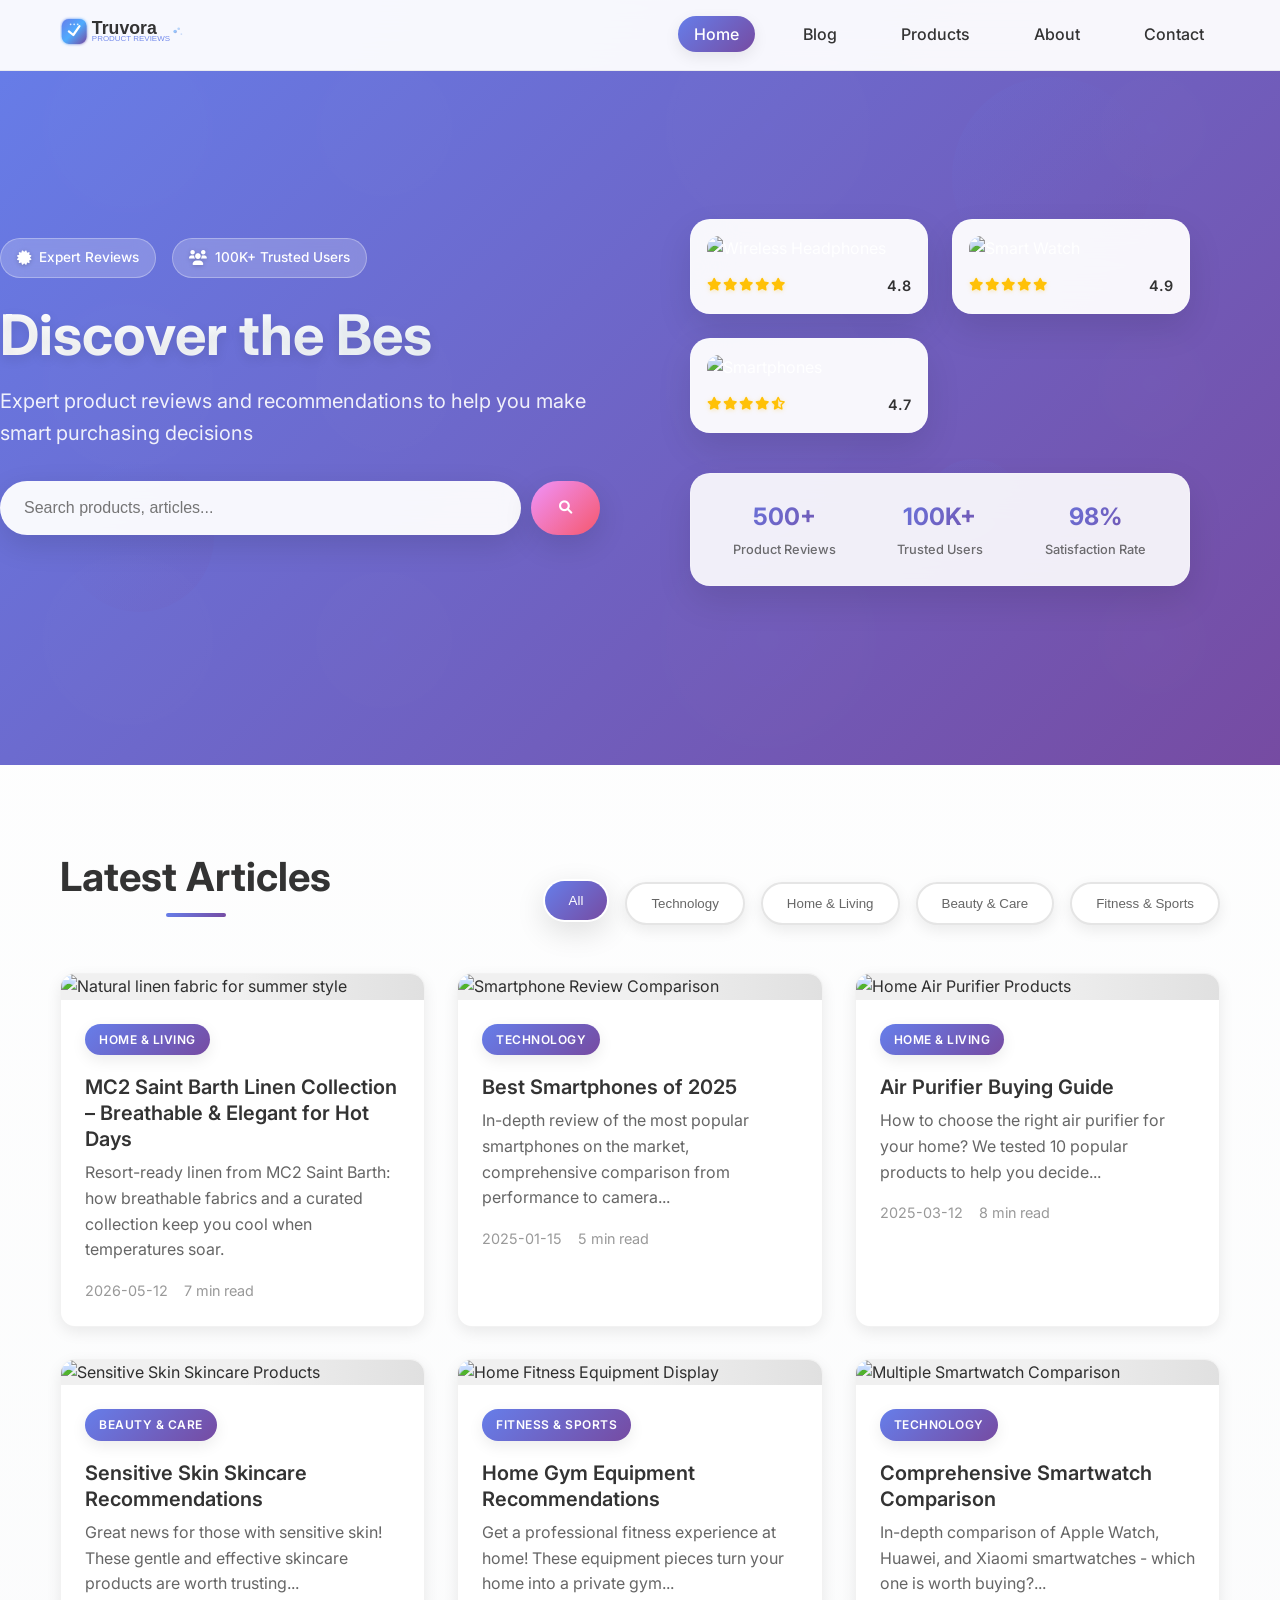
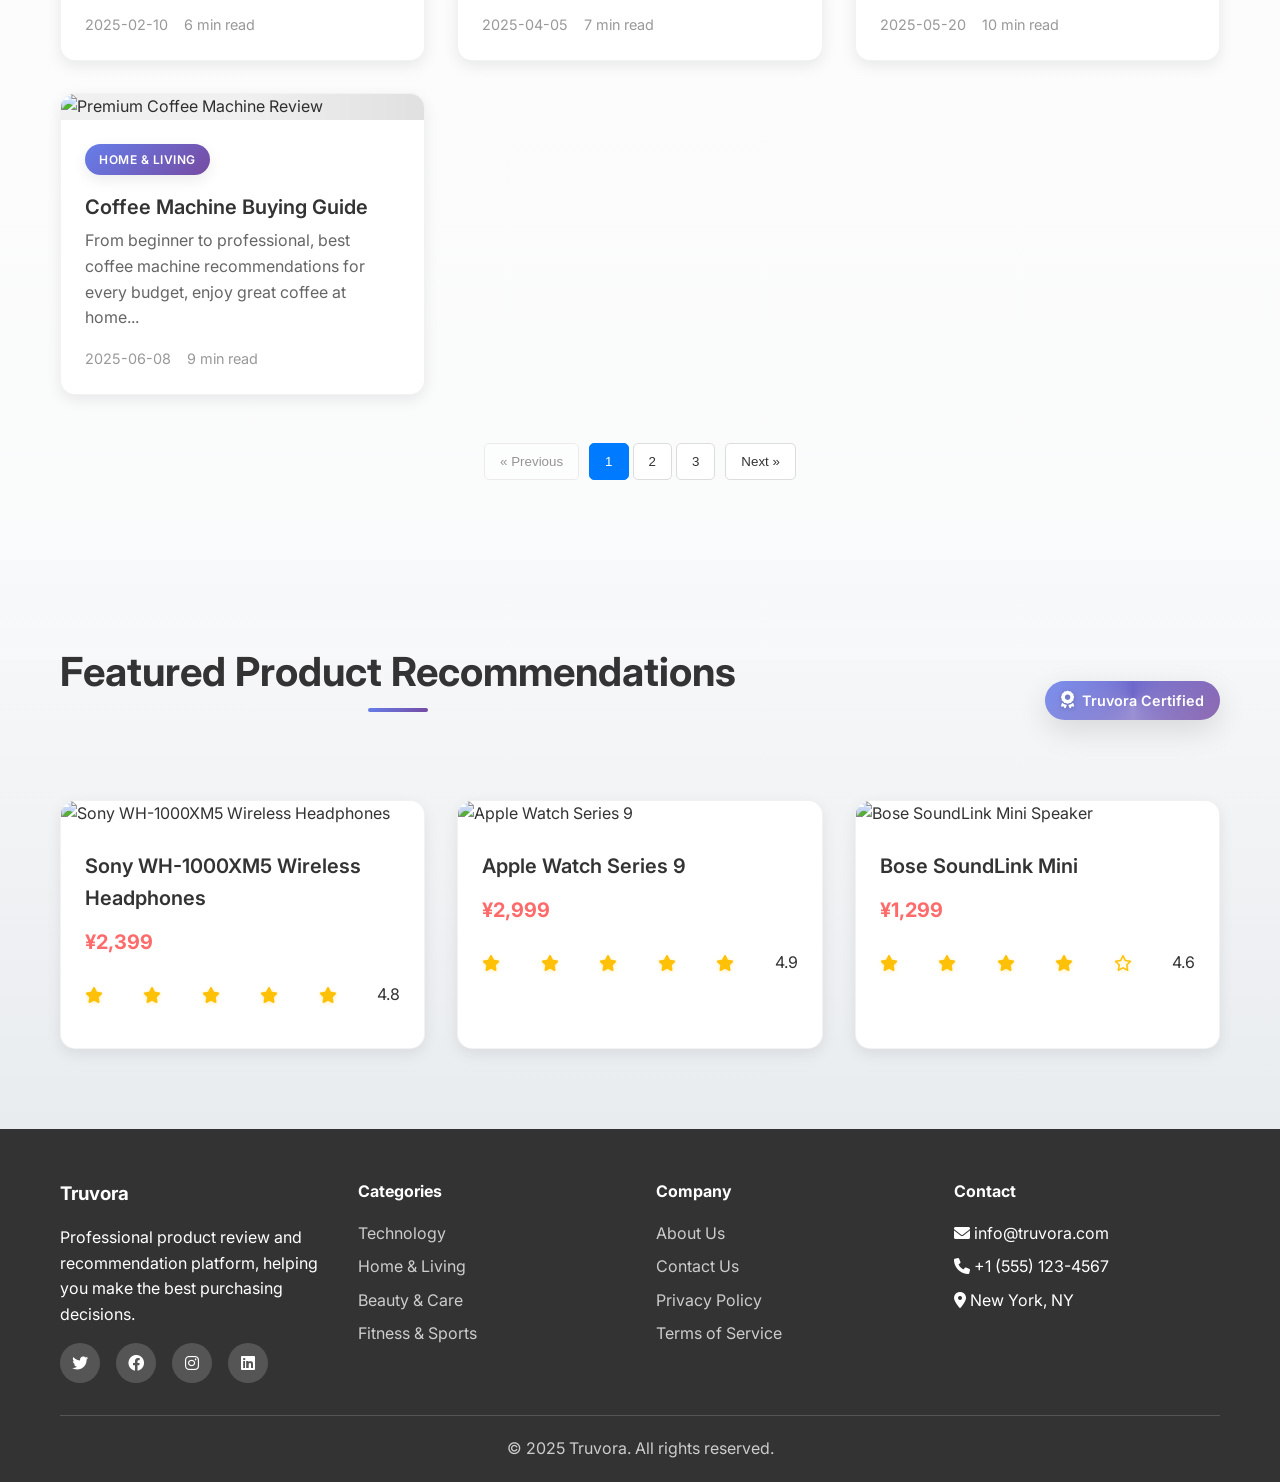
==== commit cedaa0e0: "5.8" ====
--- a/index.html
+++ b/index.html
@@ -130,6 +130,21 @@
                 </div>
 
                 <div class="blog-grid" id="blog-grid">
+                    <article class="blog-card" data-category="home" onclick="location.href='article-mc2-saint-barth-linen.html'">
+                        <div class="blog-image">
+                            <img src="https://images.unsplash.com/photo-1620799140408-edc6dcb6d633?w=400&amp;h=250&amp;fit=crop" alt="Natural linen fabric for summer style">
+                        </div>
+                        <div class="blog-content">
+                            <span class="blog-category">Home &amp; Living</span>
+                            <h3>MC2 Saint Barth Linen Collection – Breathable &amp; Elegant for Hot Days</h3>
+                            <p>Resort-ready linen from MC2 Saint Barth: how breathable fabrics and a curated collection keep you cool when temperatures soar.</p>
+                            <div class="blog-meta">
+                                <span class="blog-date">2026-05-12</span>
+                                <span class="blog-read">7 min read</span>
+                            </div>
+                        </div>
+                    </article>
+
                     <article class="blog-card" data-category="tech" onclick="location.href='article-detail.html'">
                         <div class="blog-image">
                             <img src="https://images.unsplash.com/photo-1511707171634-5f897ff02aa9?w=400&h=250&fit=crop" alt="Smartphone Review Comparison">
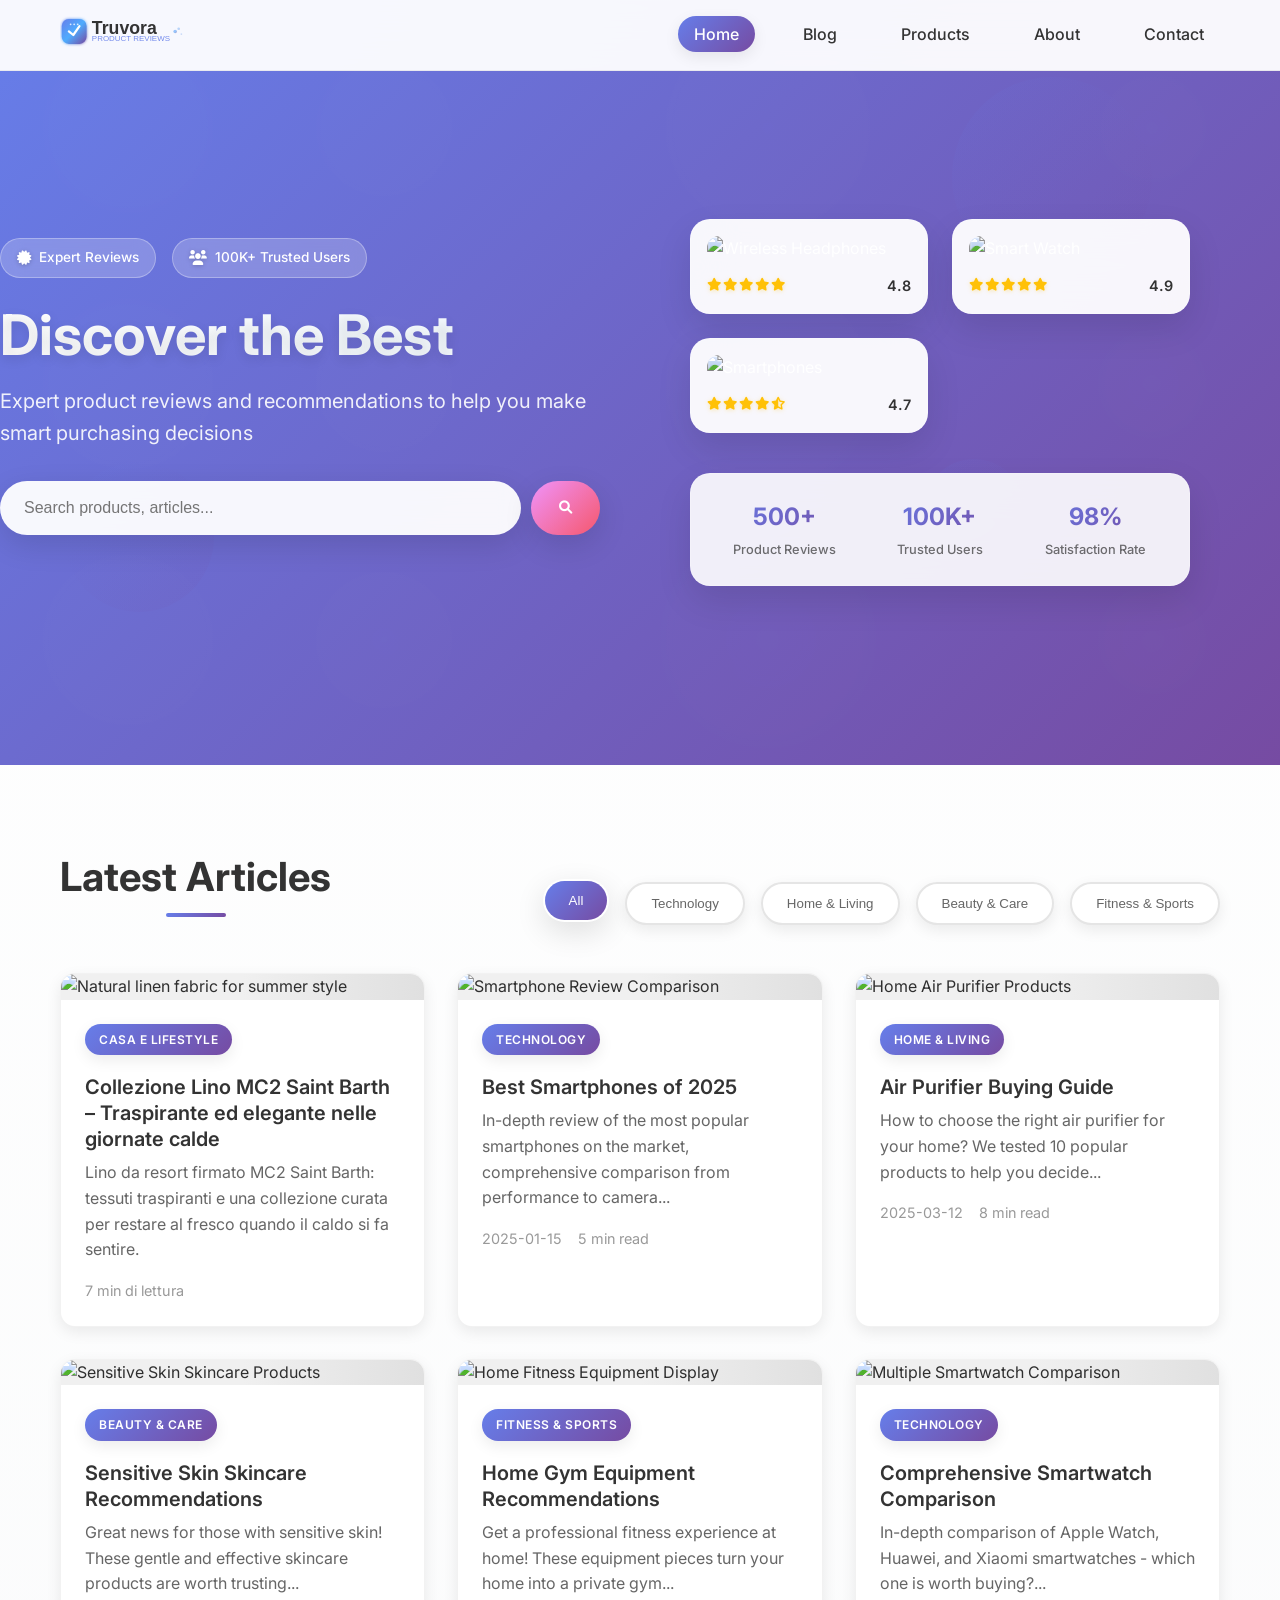
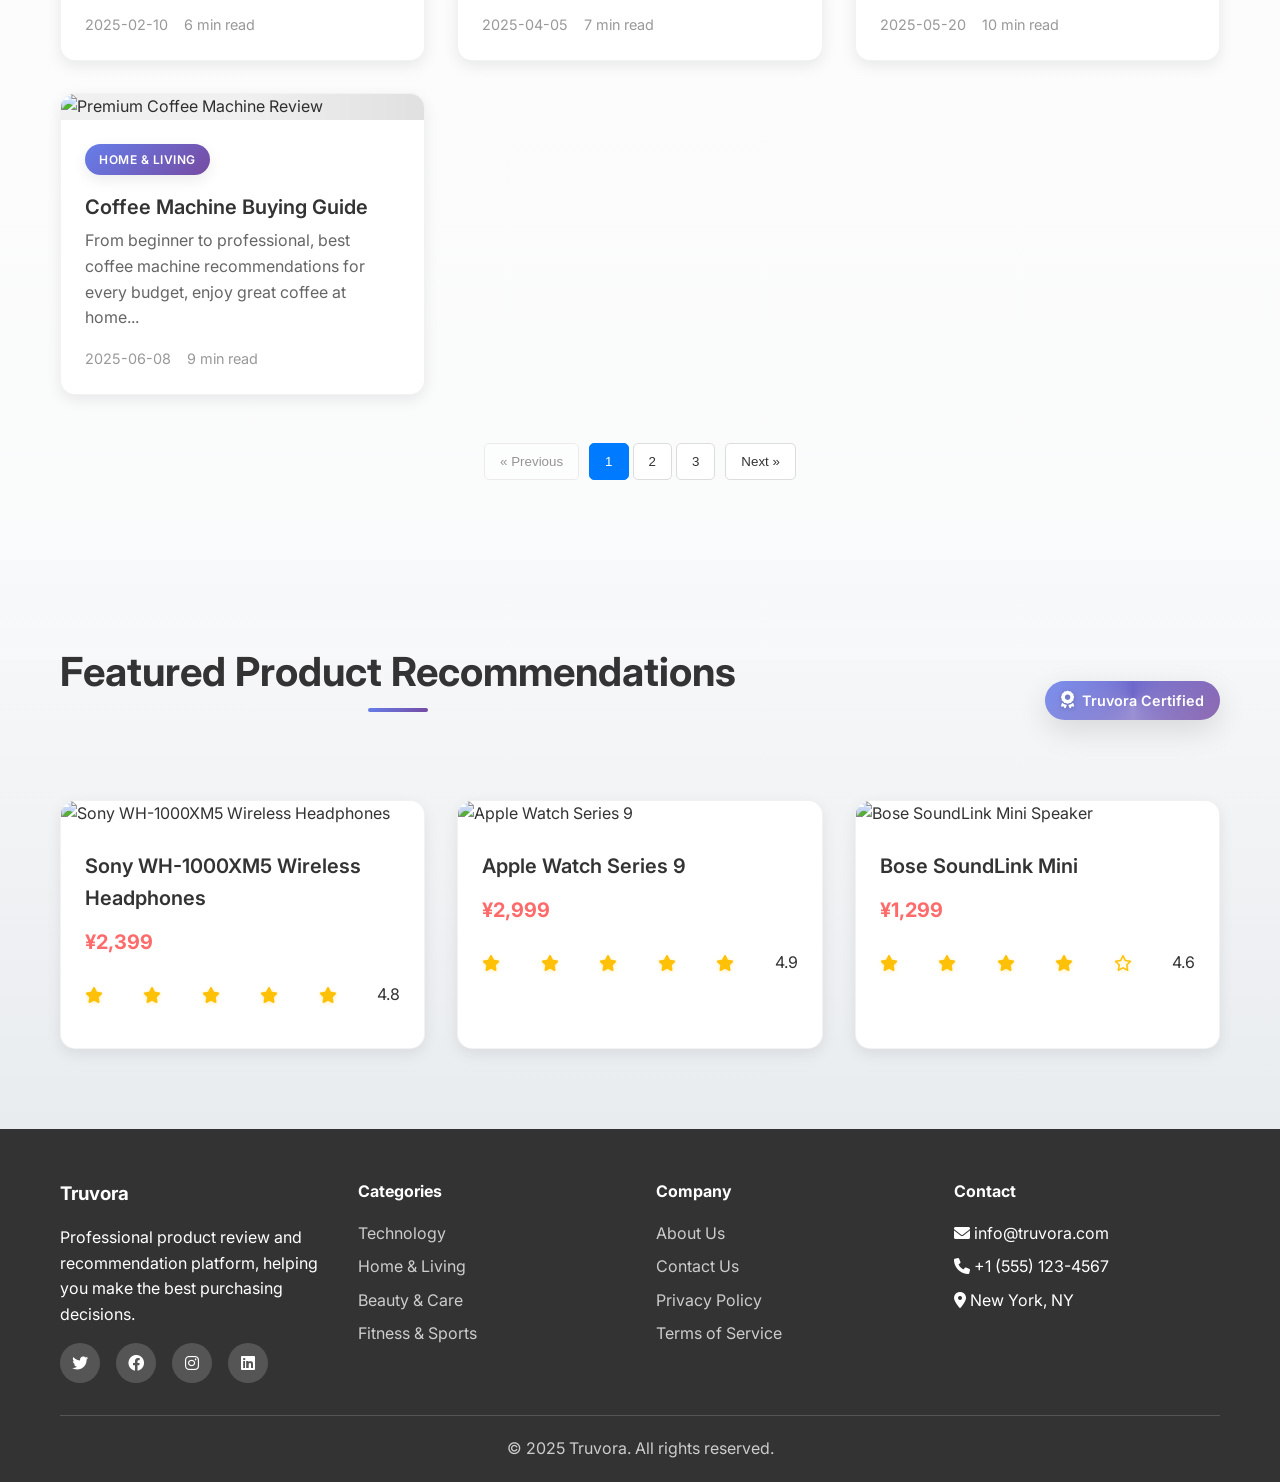
==== commit 072c6a50: "5.19" ====
--- a/index.html
+++ b/index.html
@@ -135,12 +135,11 @@
                             <img src="https://images.unsplash.com/photo-1620799140408-edc6dcb6d633?w=400&amp;h=250&amp;fit=crop" alt="Natural linen fabric for summer style">
                         </div>
                         <div class="blog-content">
-                            <span class="blog-category">Home &amp; Living</span>
-                            <h3>MC2 Saint Barth Linen Collection – Breathable &amp; Elegant for Hot Days</h3>
-                            <p>Resort-ready linen from MC2 Saint Barth: how breathable fabrics and a curated collection keep you cool when temperatures soar.</p>
-                            <div class="blog-meta">
-                                <span class="blog-date">2026-05-12</span>
-                                <span class="blog-read">7 min read</span>
+                            <span class="blog-category">Casa e lifestyle</span>
+                            <h3>Collezione Lino MC2 Saint Barth – Traspirante ed elegante nelle giornate calde</h3>
+                            <p>Lino da resort firmato MC2 Saint Barth: tessuti traspiranti e una collezione curata per restare al fresco quando il caldo si fa sentire.</p>
+                            <div class="blog-meta">
+                                <span class="blog-read">7 min di lettura</span>
                             </div>
                         </div>
                     </article>
